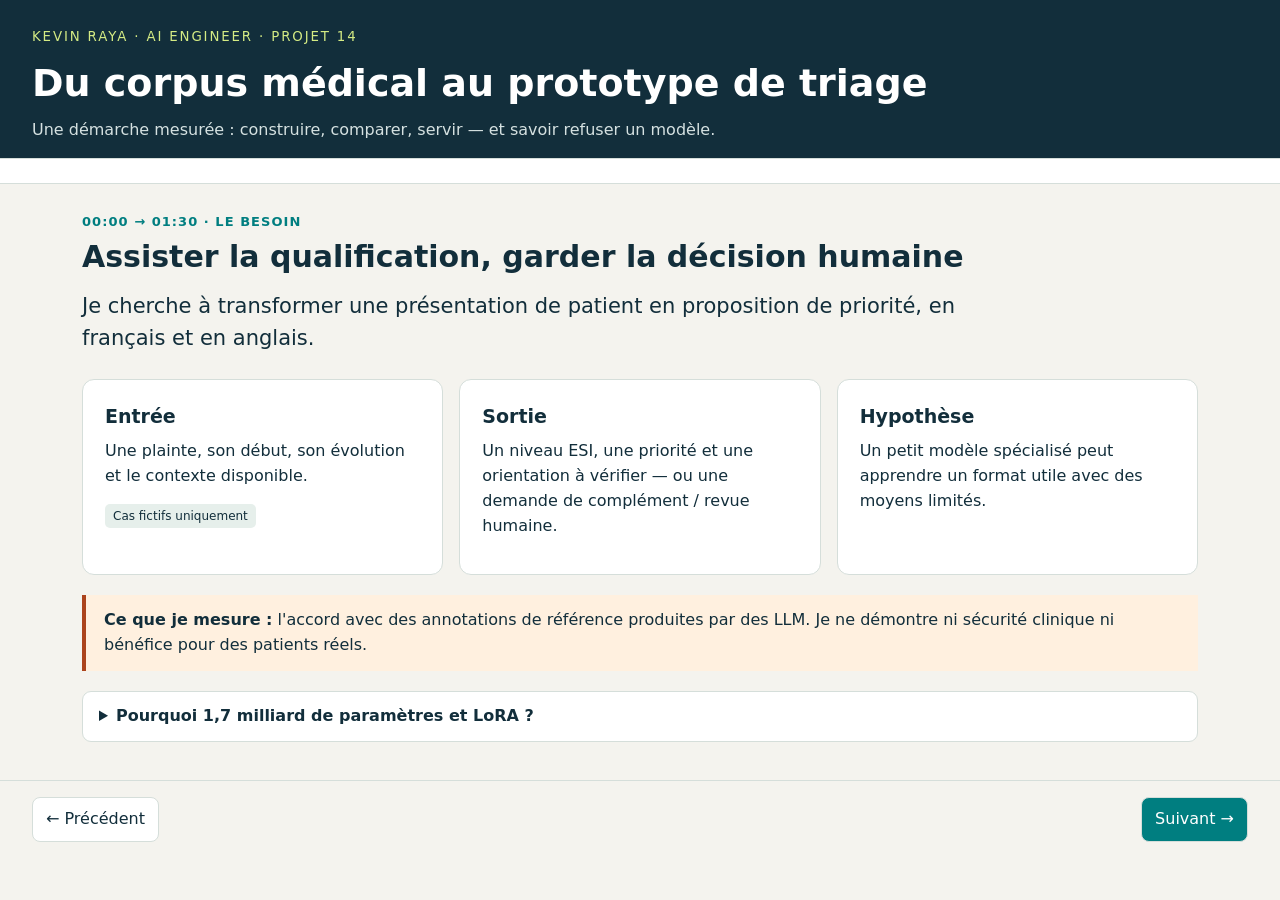
==== serving/space/support/index.html @ babe31ce "Finaliser les expériences et intégrer le support de soutenance" ====
<!doctype html>
<html lang="fr"><head><meta charset="utf-8"><meta name="viewport" content="width=device-width, initial-scale=1"><title>OCR14 · Du corpus au triage</title>
<style>
:root{--ink:#122e3b;--muted:#566873;--paper:#f4f3ee;--card:#fff;--teal:#007e80;--lime:#d4eb84;--line:#d5deda;--orange:#ab431c}*{box-sizing:border-box}body{margin:0;background:var(--paper);color:var(--ink);font:16px/1.55 system-ui,sans-serif}header{padding:24px 32px 16px;border-bottom:1px solid var(--line);background:var(--ink);color:white}header small{letter-spacing:.14em;text-transform:uppercase;color:var(--lime)}h1{font-size:clamp(24px,3vw,38px);margin:5px 0}header p{margin:0;color:#d5e1e1}nav{display:flex;gap:6px;padding:12px 20px;flex-wrap:wrap;background:#fff;border-bottom:1px solid var(--line)}button,select,a.link{font:inherit;border:1px solid var(--line);border-radius:8px;padding:9px 13px;background:white;color:var(--ink);cursor:pointer}button:hover,a.link:hover{border-color:var(--teal)}button[aria-current="step"],button.primary{background:var(--teal);color:#fff}button:disabled{opacity:.4;cursor:default}button:focus-visible,a:focus-visible,select:focus-visible{outline:3px solid #dcaa15;outline-offset:3px}main{max-width:1180px;margin:auto;padding:28px 32px}.panel[hidden]{display:none}h2{font-size:30px;line-height:1.2;margin:6px 0 15px}h3{font-size:19px;margin:0 0 8px}.eyebrow{color:var(--teal);font-weight:700;font-size:13px;letter-spacing:.08em;text-transform:uppercase}.lead{font-size:21px;max-width:900px;margin:8px 0 24px}.grid{display:grid;grid-template-columns:repeat(auto-fit,minmax(240px,1fr));gap:16px}.card{background:var(--card);border:1px solid var(--line);padding:22px;border-radius:12px}.number{font-size:35px;font-weight:750;display:block;color:var(--teal)}p{margin:8px 0 14px}a{color:var(--teal);text-underline-offset:3px}.note{border-left:4px solid var(--teal);background:#e6efeb;padding:13px 18px;margin:20px 0}.warn{border-color:var(--orange);background:#fff0df}.muted,small{color:var(--muted)}header small{color:var(--lime)}.flow{display:flex;gap:8px;align-items:stretch;flex-wrap:wrap;margin:20px 0}.node{background:white;border:2px solid var(--line);padding:16px;border-radius:10px;flex:1;min-width:140px;position:relative}.node:not(:last-child):after{content:'→';position:absolute;right:-14px;top:38%;color:var(--teal);font-weight:bold;z-index:1}.node.active{border-color:var(--teal);background:#e1f0ec;box-shadow:0 0 0 3px #007e8012}.node.active:before{content:'';width:9px;height:9px;border-radius:50%;background:var(--teal);position:absolute;top:7px;right:8px;animation:pulse 1s infinite}@keyframes pulse{50%{opacity:.25}}.controls{display:flex;align-items:center;gap:10px;flex-wrap:wrap;margin:14px 0}.tablewrap{overflow-x:auto}table{border-collapse:collapse;background:white;width:100%;font-size:14px}th,td{text-align:left;border-bottom:1px solid var(--line);padding:10px 12px}th{background:#e9efeb}td:not(:first-child){font-variant-numeric:tabular-nums}details{background:white;border:1px solid var(--line);border-radius:9px;padding:12px 16px;margin:10px 0}summary{cursor:pointer;font-weight:650}code{background:#e8ece9;border-radius:4px;padding:2px 5px;font-size:13px}pre{white-space:pre-wrap;overflow-wrap:anywhere;background:var(--ink);color:#e2f0eb;padding:16px;border-radius:10px;font-size:13px}footer{border-top:1px solid var(--line);padding:16px 32px;display:flex;justify-content:space-between;align-items:center;gap:15px}.chart{background:white;padding:18px;border:1px solid var(--line);border-radius:10px}.barrow{display:grid;grid-template-columns:minmax(170px,1fr) 2fr 60px;align-items:center;gap:12px;margin:13px 0}.track{background:#e7eeeb;height:17px;border-radius:4px}.bar{height:100%;background:var(--teal);border-radius:4px}.links{display:flex;flex-wrap:wrap;gap:9px;margin:15px 0}.link{text-decoration:none;display:inline-block}.tag{display:inline-block;padding:3px 8px;border-radius:5px;background:#e6efeb;font-size:12px}.timeline{border-left:3px solid var(--teal);padding-left:20px}.timeline p{margin-bottom:20px}.split{display:grid;grid-template-columns:1fr 1fr;gap:20px}svg{width:100%;height:auto}#step-description{min-height:155px}.print{margin-left:auto}@media(max-width:650px){main{padding:20px 16px}header{padding:20px 16px}.split{grid-template-columns:1fr}.barrow{grid-template-columns:130px 1fr 45px}h2{font-size:26px}.node{min-width:42%}footer{padding:14px}}@media(prefers-reduced-motion:reduce){*{animation:none!important}}@media print{nav,footer,.controls,.print{display:none}.panel[hidden]{display:block}.panel{break-before:page}header{background:white;color:var(--ink)}header p{color:var(--ink)}main{padding:0}.card,details{break-inside:avoid}details>*{display:block}body{font-size:11pt;background:white}}
</style></head><body>
<header><small>Kevin Raya · AI Engineer · Projet 14</small><h1>Du corpus médical au prototype de triage</h1><p>Une démarche mesurée : construire, comparer, servir — et savoir refuser un modèle.</p></header>
<nav aria-label="Parcours de soutenance" id="navigation"></nav>
<main>
<section class="panel" data-title="1 · Mission">
<div class="eyebrow">00:00 → 01:30 · Le besoin</div><h2>Assister la qualification, garder la décision humaine</h2>
<p class="lead">Je cherche à transformer une présentation de patient en proposition de priorité, en français et en anglais.</p>
<div class="grid"><article class="card"><h3>Entrée</h3><p>Une plainte, son début, son évolution et le contexte disponible.</p><span class="tag">Cas fictifs uniquement</span></article><article class="card"><h3>Sortie</h3><p>Un niveau ESI, une priorité et une orientation à vérifier — ou une demande de complément / revue humaine.</p></article><article class="card"><h3>Hypothèse</h3><p>Un petit modèle spécialisé peut apprendre un format utile avec des moyens limités.</p></article></div>
<div class="note warn"><strong>Ce que je mesure :</strong> l'accord avec des annotations de référence produites par des LLM. Je ne démontre ni sécurité clinique ni bénéfice pour des patients réels.</div>
<details><summary>Pourquoi 1,7 milliard de paramètres et LoRA ?</summary><p>Je pars de Qwen3-1.7B-Base, conformément au socle retenu pour le projet. LoRA ajoute environ 17,43 millions de paramètres entraînables (environ 1 %), avec le socle gelé. Je réduis le coût d'adaptation et peux comparer des adaptateurs distincts.</p></details>
</section>
<section class="panel" data-title="2 · Données" hidden>
<div class="eyebrow">01:30 → 04:00 · De l'exploration au dataset</div><h2>Je sépare connaissance médicale et décision de triage</h2>
<div class="tablewrap"><table><thead><tr><th>Source observée</th><th>Format</th><th>Usage retenu après exploration</th><th>Licence constatée</th></tr></thead><tbody><tr><td>MediQAl · FR</td><td>Cas, QCM/QCU, réponses ouvertes</td><td>QA ; cas candidats au triage</td><td>CC BY 4.0</td></tr><tr><td>FrenchMedMCQA · FR</td><td>QCM courts</td><td>Exploration, exclu du corpus final</td><td>Non renseignée</td></tr><tr><td>MedQuAD · EN</td><td>Questions / réponses</td><td>QA générale</td><td>Non renseignée</td></tr><tr><td>UltraMedical-Preference · EN</td><td>Prompts + réponses préférée/rejetée</td><td>Cas de triage ; pilote DPO généraliste</td><td>MIT</td></tr></tbody></table></div>
<div class="flow"><div class="node"><strong>Explorer</strong><br>Champs, langue, longueur, doublons</div><div class="node"><strong>Qualifier</strong><br>Cas exploitable à l'accueil ?</div><div class="node"><strong>Annoter</strong><br>Codex + Claude + Mistral</div><div class="node"><strong>Retenir</strong><br>Accord de 2 sur 3 ; traduire</div><div class="node"><strong>Séparer</strong><br>Un même cas dans un seul split</div></div>
<div class="grid"><div class="card"><span class="number">4 974</span>Entrées finales après contrôle des fuites, pour une cible d'environ 5 000.</div><div class="card"><span class="number">2 622 / 2 352</span>QA / triage conservés dans les partitions finales v3.</div><div class="card"><span class="number">50 / 50</span>Français / anglais. Les traductions ne sont pas de nouveaux cas indépendants.</div></div>
<details><summary>Splits, consensus et droits d'utilisation</summary><p>QA : 2 098 train, 262 validation, 262 test. Triage : 1 888 train, 238 validation, 226 test. Avant le contrôle des fuites, le triage comprenait 2 378 entrées issues de 1 189 cas (700 MediQAl et 489 UltraMedical).</p><p>Je garde l'accord sur la qualification, l'ESI exact et la priorité. L'accord majoritaire produit des labels <em>silver</em>, pas une expertise médicale. Je garde les variantes bilingues d'un cas dans la même partition. Une licence non renseignée ne vaut pas autorisation de redistribution publique : les restrictions et les provenances restent documentées.</p></details>
</section>
<section class="panel" data-title="3 · Entraînements" hidden>
<div class="eyebrow">04:00 → 06:30 · Hypothèses et essais</div><h2>Le bon compromis vient du mélange des tâches</h2>
<div class="timeline"><p><strong>1. Socle → QA → triage.</strong> J'adapte successivement les connaissances puis le classement. Le triage progresse, mais la QA s'effondre : oubli de la première tâche.</p><p><strong>2. Socle → SFT mixte.</strong> Je mélange QA et triage dès le début : trois époques, nouveau LoRA, checkpoint à chaque époque. Le QA revient et la macro-F1 de priorité progresse légèrement.</p><p><strong>3. Époque 3 → époque 10.</strong> Je reprends les poids avec un taux plus faible et un nouvel optimiseur/calendrier. Aucun checkpoint ne domine sur toutes les métriques ; prolonger n'est pas automatiquement améliorer.</p><p><strong>4. DPO généraliste, puis ciblé.</strong> J'apprends à préférer une réponse à une autre pour le même prompt. Les deux essais ne donnent pas le gain de triage recherché.</p></div>
<div class="grid"><div class="card"><h3>SFT</h3><p>Je maximise la probabilité des tokens de la réponse attendue. Seule la réponse assistant contribue à la loss.</p><code>prompt → réponse de référence</code></div><div class="card"><h3>DPO</h3><p>Je favorise la réponse choisie par rapport à la rejetée, relativement à un modèle de référence gelé. Une loss DPO plus basse ne garantit pas un meilleur triage.</p><code>prompt → chosen / rejected</code></div><div class="card"><h3>Configuration</h3><p>LoRA r=16, α=32 ; BF16 ; batch effectif 16. SFT mixte : 10⁻⁴, 20 pas de warmup, décroissance cosinus. Poursuite : 2×10⁻⁵.</p></div></div>
<details><summary>Pourquoi conserver le format, les poids et le tokenizer ?</summary><p>Le template sans réflexion, l'EOS natif et les tokens réellement supervisés ont été corrigés avant les comparaisons v3. Une sortie mal formatée peut donner un mauvais score sans mesurer uniquement la connaissance médicale. Je fige révision du socle, SHA de l'adaptateur, données et paramètres de génération.</p></details>
</section>
<section class="panel" data-title="4 · Résultats" hidden>
<div class="eyebrow">06:30 → 09:00 · Comparer les capacités séparément</div><h2>Je choisis un compromis, pas la meilleure loss</h2>
<div class="controls"><label>Expérience <select id="group"><option value="choix">Successif et mixte</option><option value="mixte">SFT · époques 1 à 3</option><option value="poursuite">Poursuite · époques 4 à 10</option><option value="dpo_cible">DPO ciblé · comparaison contrôlée</option></select></label><label>Métrique <select id="metric"><option value="rappel_maximale">Rappel des urgences maximales ↑</option><option value="macro_f1_priorite">Macro-F1 priorité ↑</option><option value="accuracy_qcm">Accuracy QCM ↑</option><option value="f1_lexical">F1 lexical QA ↑</option><option value="taux_sur_triage">Taux de sur-triage ↓</option><option value="coherence_bilingue">Cohérence bilingue ↑</option></select></label></div>
<div class="chart" id="bars" aria-live="polite"></div><div class="tablewrap" id="scores"></div>
<p class="muted">Validation : 262 QA + 238 entrées de triage, dont 100 de priorité maximale. Les 238 entrées représentent 119 paires FR/EN. Les pourcentages ne sont pas des preuves de sécurité.</p>
<div class="note" id="interpretation"></div>
<details><summary>Définitions et limites des métriques</summary><p><strong>Rappel urgent :</strong> urgences maximales retrouvées / urgences maximales de référence. <strong>Macro-F1 :</strong> moyenne des F1 par priorité, sans laisser la classe majoritaire dominer. <strong>Sur-triage :</strong> ESI prédit plus urgent que la référence / ensemble des entrées. <strong>F1 lexical :</strong> recouvrement des mots avec la réponse attendue, pas vérification clinique.</p><p>La QA de validation associe 131 QCM français et 131 questions ouvertes anglaises : langue et type de tâche sont confondus. Je ne conclus pas à une supériorité linguistique. Le test historique a déjà été consulté ; les nouvelles variantes demandent une confirmation sur de nouveaux cas indépendants.</p></details>
</section>
<section class="panel" data-title="5 · Pipeline en action" hidden>
<div class="eyebrow">09:00 → 11:00 · Du clic à la réponse</div><h2>Le script collecte ; le modèle propose ; le code contrôle</h2>
<div class="controls"><label>Parcours <select id="scenario"><option value="space">Space · questionnaire guidé</option><option value="api">API · cas complet vers vLLM</option><option value="auth">API · clé absente</option><option value="invalid">API · entrée invalide</option><option value="format">Modèle · sortie incohérente</option></select></label><button id="back-step">← Étape</button><button id="next-step" class="primary">Étape →</button><span id="step-counter"></span></div>
<div class="flow" id="pipeline"><div class="node">1 · Saisie</div><div class="node">2 · Validation / collecte</div><div class="node">3 · Inférence</div><div class="node">4 · Contrôle</div><div class="node">5 · Trace / affichage</div></div>
<div class="card" id="step-description" aria-live="polite"></div>
<p class="muted">Animation explicative : aucun appel au modèle et aucune consommation GPU.</p>
<div class="split"><details><summary>Combien de questions ?</summary><p>Le script demande plainte, début, évolution, contexte : quatre réponses. S'il détecte lexicalement douleur/pain dans la plainte, il ajoute le retentissement : cinq réponses. Ce détecteur ne comprend pas la négation. En mode « Cas complet », un seul envoi déclenche l'inférence. Aucun LangChain, LangGraph ou LLM ne décide de la question suivante.</p></details><details><summary>Les garde-fous sont-ils cliniques ?</summary><p>Non. Pydantic valide la structure ; le parseur exige un ESI, une priorité cohérente, une orientation et une fin de génération correcte. Une réponse bien formée peut rester médicalement fausse. La revue humaine reste nécessaire.</p></details></div>
</section>
<section class="panel" data-title="6 · Démo & architecture" hidden>
<div class="eyebrow">11:00 → 13:00 · Montrer le produit et ses preuves</div><h2>Deux voies d'inférence, des responsabilités explicites</h2>
<div class="grid"><article class="card"><h3>Démo publique</h3><p>Gradio → fonctions Python → Transformers + PEFT sur ZeroGPU → parseur → trace téléchargeable.</p><p><strong>Modèle actuellement servi :</strong> SFT successif v3. Les expérimentations mixtes/DPO ne changent pas silencieusement la démo.</p></article><article class="card"><h3>Voie API</h3><p>Client HTTP → FastAPI / Pydantic / Bearer → vLLM compatible OpenAI → contrôle → SQLite.</p><p>Vérifiée sur Colab avec trois requêtes internes. Son exposition cloud publique doit être activée et vérifiée séparément.</p></article><article class="card"><h3>Livraison</h3><p>GitHub Actions : tests sans GPU → construction Docker → publication contrôlée du Space → vérification de démarrage.</p><p>Socle et adaptateur sont identifiés par révision et empreinte SHA-256.</p></article></div>
<div class="note"><strong>Démo en direct :</strong> je reviens à l'onglet Démonstration, saisis un cas fictif, montre la question suivante, puis la sortie et sa trace JSON. Je passe ensuite en anglais. Je distingue fluidité de l'interface et pertinence clinique.</div>
<div class="links"><a class="link" href="https://huggingface.co/spaces/rayakevin/ocr14-triage-fr-en/tree/main" target="_blank" rel="noopener">Code du Space ↗</a><a class="link" href="https://huggingface.co/docs/hub/spaces-zerogpu" target="_blank" rel="noopener">Comment fonctionne ZeroGPU ↗</a><a class="link" href="https://github.com/rayakevin/OCR_PROJET_14/actions" target="_blank" rel="noopener">CI/CD · accès au dépôt requis ↗</a><a class="link" href="https://docs.vllm.ai/en/latest/serving/openai_compatible_server/" target="_blank" rel="noopener">Documentation vLLM ↗</a></div>
<details><summary>La mesure de rapidité disponible</summary><p>Trois appels HTTP séquentiels sur A100 40 Go : environ 6,94 s, 0,38 s et 0,51 s ; médiane 0,514 s. Le premier appel inclut un effet de démarrage possible. Trois requêtes ne constituent ni test de charge ni garantie de latence en production.</p></details>
</section>
<section class="panel" data-title="7 · MLflow & preuves" hidden>
<div class="eyebrow">13:00 → 14:00 · Reproductibilité</div><h2>Je relie une métrique à ses données et à ses poids</h2>
<div class="controls"><label>Courbe archivée <select id="curve"></select></label></div><div class="chart"><svg id="loss-chart" viewBox="0 0 900 250" role="img" aria-label="Courbe de loss enregistrée dans MLflow"></svg><p id="curve-info" class="muted"></p></div>
<p>Cette vue est un export statique des valeurs MLflow, sans prompts ni données individuelles. Pour explorer les runs réels sur mon poste :</p><pre>.venv/bin/python scripts/ouvrir_mlflow.py --experience dpo-cible</pre>
<div class="links"><a class="link" href="https://huggingface.co/spaces/rayakevin/ocr14-triage-fr-en/resolve/main/output/pdf/rapport_technique_ocr14.pdf" target="_blank" rel="noopener">Rapport technique · PDF ↗</a><a class="link" href="https://huggingface.co/datasets/rayakevin/ocr14-medical-bilingue-v3" target="_blank" rel="noopener">Dataset versionné · privé ↗</a><a class="link" href="https://huggingface.co/rayakevin/ocr14-triage-lora-experiences" target="_blank" rel="noopener">Adaptateurs · privés ↗</a><a class="link" href="http://127.0.0.1:5000" target="_blank" rel="noopener">Ouvrir MLflow local ↗</a><a class="link" href="https://github.com/rayakevin/OCR_PROJET_14" target="_blank" rel="noopener">Dépôt du projet · accès requis ↗</a></div><p class="muted">Le lien MLflow fonctionne sur le poste où la commande est lancée. Ce n'est pas un serveur public du Space.</p>
<details><summary>Ce que je conserve</summary><p>Partitions et empreintes, protocole et graine, versions du socle et de l'adaptateur, loss/paramètres MLflow, prédictions complètes et métriques recalculables. Les journaux d'API sont distincts du suivi d'entraînement. Les données et poids volumineux sont archivés hors Git.</p></details>
</section>
<section class="panel" data-title="8 · Décision" hidden>
<div class="eyebrow">14:00 → 15:00 · Conclure et ouvrir la discussion</div><h2>Une faisabilité technique ; une validation clinique à construire</h2>
<div class="grid"><article class="card"><h3>Ce que je retiens</h3><p>Le SFT mixte époque 3 est ma référence expérimentale pour conserver QA et triage. Le SFT successif reste déployé et retrouve davantage d'urgences sur validation.</p></article><article class="card"><h3>Ce que je refuse</h3><p>Le DPO ciblé réduit le sur-triage mais dégrade le rappel urgent et la macro-F1. Je ne le promeus pas. Davantage d'époques n'a pas résolu ce compromis.</p></article><article class="card"><h3>Prochaine étape utile</h3><p>Un jeu indépendant relu par des soignants, une analyse par cas et par langue, puis un éventuel DPO mieux équilibré. Je mesurerais aussi la charge, la disponibilité et les risques d'usage.</p></article></div>
<div class="note warn"><strong>Avant tout usage réel :</strong> validation clinique, gouvernance des données, sécurité et intégration aux pratiques de soins. Je ne transforme pas le consensus de trois modèles en vérité médicale.</div>
<p class="lead">Ma conclusion : l'adaptation fonctionne, mais la sélection doit suivre les erreurs métier, pas seulement la courbe d'entraînement.</p>
<details><summary>Le résultat DPO en une phrase</summary><p>Sur la même validation, la référence retrouve 91 urgences maximales sur 100 ; après DPO, 87 puis 83. Les 355 paires d'entraînement contiennent 234 sur-triages, soit 66 %. Ce déséquilibre est une piste d'explication, sans preuve causale.</p></details>
</section>
</main><footer><button id="prev">← Précédent</button><span id="progress" aria-live="polite"></span><button id="next" class="primary">Suivant →</button></footer>
<script>
const DATA=__RESULTATS__;
const panels=[...document.querySelectorAll('.panel')];let page=0;
const nav=document.querySelector('#navigation');panels.forEach((p,i)=>{const b=document.createElement('button');b.textContent=p.dataset.title;b.onclick=()=>show(i);nav.append(b)});
function show(i){page=i;panels.forEach((p,j)=>p.hidden=j!==i);[...nav.children].forEach((b,j)=>b.setAttribute('aria-current',i===j?'step':'false'));document.querySelector('#prev').disabled=i===0;document.querySelector('#next').disabled=i===panels.length-1;document.querySelector('#progress').textContent=`${i+1} / ${panels.length} · parcours de 15 minutes`;window.scrollTo({top:0,behavior:'instant'})}
document.querySelector('#prev').onclick=()=>show(Math.max(0,page-1));document.querySelector('#next').onclick=()=>show(Math.min(panels.length-1,page+1));show(0);
const pct=x=>(x*100).toFixed(1).replace('.',',')+' %';
function results(){const g=document.querySelector('#group').value,m=document.querySelector('#metric').value;let rows=DATA.lignes.filter(x=>g==='choix'?(x.groupe==='historique'||(x.groupe==='mixte'&&x.epoque===3)):x.groupe===g);document.querySelector('#bars').replaceChildren();for(const r of rows){let e=document.createElement('div');e.className='barrow';e.innerHTML=`<span>${r.nom}</span><div class="track"><div class="bar" style="width:${r.scores[m]*100}%"></div></div><strong>${pct(r.scores[m])}</strong>`;document.querySelector('#bars').append(e)}document.querySelector('#scores').innerHTML='<table><thead><tr><th>Modèle</th><th>QCM</th><th>F1 QA</th><th>Macro-F1</th><th>Rappel urgent</th><th>Sur-triage ↓</th></tr></thead><tbody>'+rows.map(r=>'<tr><td>'+r.nom+'</td>'+['accuracy_qcm','f1_lexical','macro_f1_priorite','rappel_maximale','taux_sur_triage'].map(k=>'<td>'+pct(r.scores[k])+'</td>').join('')+'</tr>').join('')+'</tbody></table>';document.querySelector('#interpretation').textContent=({choix:'Le mélange rétablit la QA ; le SFT successif garde un meilleur rappel urgent. Je compare plusieurs dimensions.',mixte:'Le troisième checkpoint offre le meilleur compromis parmi les trois passages initiaux.',poursuite:'Époque 5 : meilleure macro-F1 ; époque 6 : meilleur rappel de cette poursuite ; époque 8 : meilleur F1 lexical. Aucun gagnant universel.',dpo_cible:'DPO non retenu : rappel urgent 91 → 87 → 83 %. La référence a été réévaluée dans cette même session ; ses petits écarts avec le run initial ne sont pas un nouvel entraînement.'})[g]}
document.querySelector('#group').onchange=results;document.querySelector('#metric').onchange=results;results();
const scenarios={space:[[0,'Saisie fictive','Je choisis français ou anglais. La langue et les réponses restent dans un état de session Gradio isolé.'],[1,'Questionnaire déterministe','prochaine_question() choisit le premier champ manquant. Quatre réponses, ou cinq si douleur/pain est détecté. Aucun GPU à cette étape.'],[2,'Un appel modèle','Le prompt utilise le template SFT figé. ZeroGPU alloue le GPU pendant generate(). Transformers charge Qwen3 et le LoRA successif v3 ; génération gloutonne, 192 tokens maximum.'],[3,'Contrôle du contrat','interpreter() exige ESI 1 à 5, priorité cohérente, orientation et fin correcte. Sinon : revue humaine, sans niveau de priorité exploitable.'],[4,'Affichage et trace','Le résultat reste une proposition à valider. La trace JSON contient les événements, empreintes, latence et usage. Elle est téléchargeable et temporaire.']],api:[[0,'POST /v1/consultations','Le client transmet un JSON fictif et un Bearer token. La clé ne doit jamais figurer dans une URL ou dans les logs.'],[1,'FastAPI / Pydantic','Authentification puis validation du schéma et des longueurs. Si une information manque, l’API renvoie a_completer sans appeler vLLM.'],[2,'POST /v1/completions','Le backend envoie les IDs exacts du prompt au serveur vLLM, avec le modèle attendu, temperature=0 et l’EOS natif. vLLM sert le modèle ; il ne gère pas le questionnaire.'],[3,'Contrôle métier','La réponse brute est analysée ; une sortie incohérente ou tronquée impose une revue humaine. Une erreur d’inférence produit une indisponibilité, jamais une priorité inventée.'],[4,'Audit et réponse HTTP','L’interaction fictive et le résultat sont conservés dans SQLite. La réponse porte son identifiant, la provenance du modèle et la latence. Une panne de journalisation suspend la décision.']],auth:[[0,'Requête sans clé','Une requête arrive sur une route protégée.'],[1,'401 Unauthorized','L’authentification bloque la requête avant l’inférence. Aucun prompt n’est envoyé au modèle.']],invalid:[[0,'JSON non conforme','Un champ inconnu, un texte vide ou une longueur excessive est envoyé.'],[1,'422 Unprocessable Entity','Pydantic refuse la saisie. Le modèle n’est pas sollicité.']],format:[[2,'Réponse du modèle','Le texte généré ne respecte pas le contrat, ou atteint la limite de tokens.'],[3,'Revue humaine','Je n’extrais pas arbitrairement un chiffre du texte : aucune priorité n’est attribuée.'],[4,'Trace et affichage','Je conserve la réponse et le motif technique. Le parseur ne garantit pas la pertinence médicale des sorties acceptées.']]};let step=0;
function pipeline(){let rows=scenarios[document.querySelector('#scenario').value],s=rows[step];document.querySelectorAll('#pipeline .node').forEach((n,i)=>n.classList.toggle('active',i===s[0]));document.querySelector('#step-description').innerHTML='<h3>'+s[1]+'</h3><p>'+s[2]+'</p>';document.querySelector('#step-counter').textContent=`${step+1} / ${rows.length}`;document.querySelector('#back-step').disabled=step===0;document.querySelector('#next-step').disabled=step===rows.length-1}
document.querySelector('#scenario').onchange=()=>{step=0;pipeline()};document.querySelector('#back-step').onclick=()=>{step--;pipeline()};document.querySelector('#next-step').onclick=()=>{step++;pipeline()};pipeline();
const select=document.querySelector('#curve');DATA.courbes_mlflow.forEach((c,i)=>{let o=document.createElement('option');o.value=i;o.textContent=c.experience+' · '+c.metrique;select.append(o)});
function curve(){const c=DATA.courbes_mlflow[Number(select.value)];if(!c)return;const pts=c.points;let xmin=Math.min(...pts.map(x=>x[0])),xmax=Math.max(...pts.map(x=>x[0])),ymin=0,ymax=Math.max(...pts.map(x=>x[1]))*1.12;const x=v=>60+(v-xmin)/(xmax-xmin||1)*810,y=v=>210-v/ymax*180;document.querySelector('#loss-chart').innerHTML=`<path d="M60 20 V210 H870" fill="none" stroke="#9baaa6"/><text x="8" y="26" fill="#566873">${ymax.toFixed(2)}</text><text x="30" y="213">0</text><text x="60" y="240">pas ${xmin}</text><text x="795" y="240">${xmax}</text><polyline points="${pts.map(p=>x(p[0])+','+y(p[1])).join(' ')}" fill="none" stroke="#007e80" stroke-width="2.5"/>`;document.querySelector('#curve-info').textContent=`${pts.length} valeurs archivées · ${c.metrique} · run ${c.run_id}. Une loss plus basse n’est pas une mesure de sécurité clinique.`}select.onchange=curve;curve();
</script></body></html>
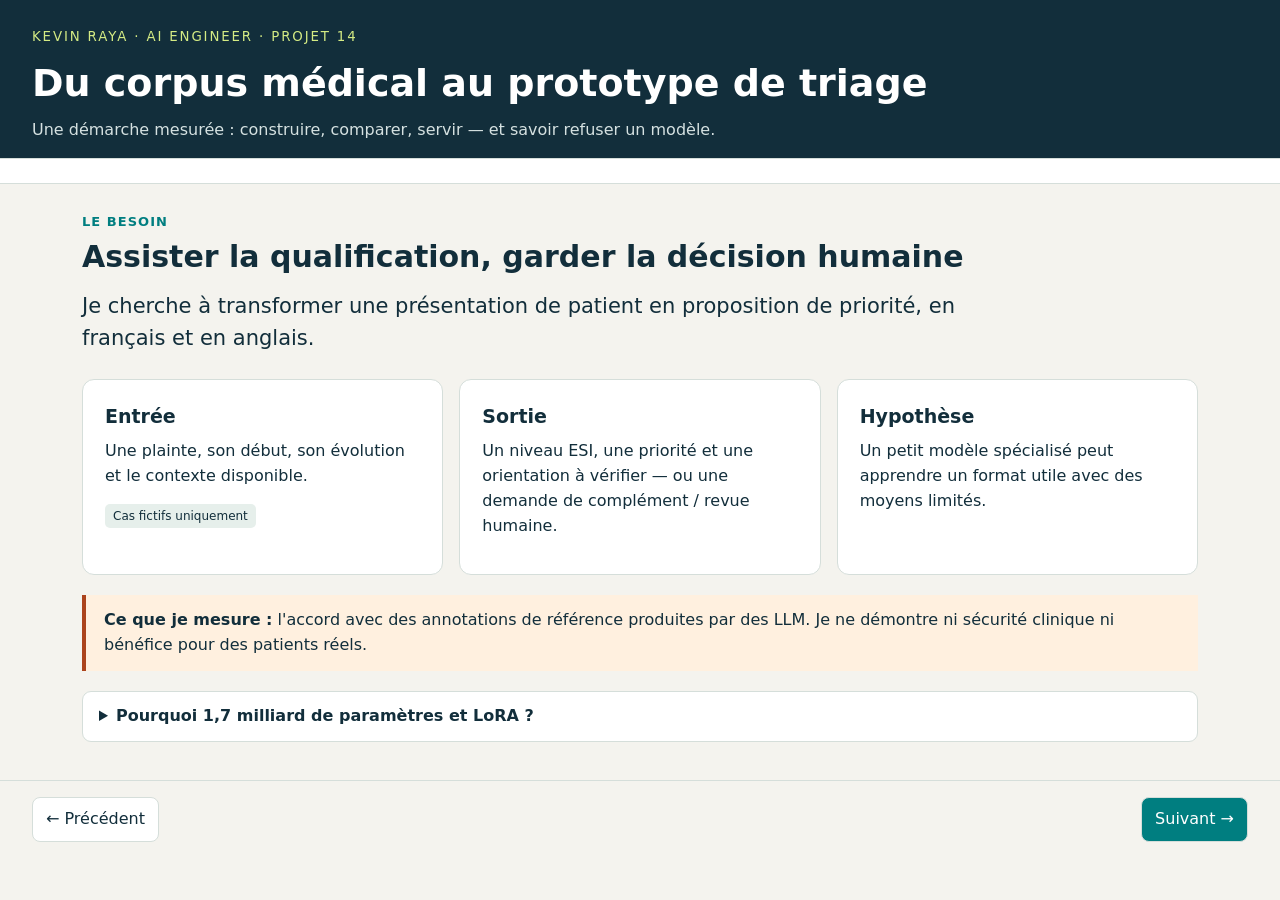
==== commit a2fd4160: "Présenter le projet dans la documentation publique et isoler le plan oral" ====
--- a/serving/space/support/index.html
+++ b/serving/space/support/index.html
@@ -4,30 +4,30 @@
 :root{--ink:#122e3b;--muted:#566873;--paper:#f4f3ee;--card:#fff;--teal:#007e80;--lime:#d4eb84;--line:#d5deda;--orange:#ab431c}*{box-sizing:border-box}body{margin:0;background:var(--paper);color:var(--ink);font:16px/1.55 system-ui,sans-serif}header{padding:24px 32px 16px;border-bottom:1px solid var(--line);background:var(--ink);color:white}header small{letter-spacing:.14em;text-transform:uppercase;color:var(--lime)}h1{font-size:clamp(24px,3vw,38px);margin:5px 0}header p{margin:0;color:#d5e1e1}nav{display:flex;gap:6px;padding:12px 20px;flex-wrap:wrap;background:#fff;border-bottom:1px solid var(--line)}button,select,a.link{font:inherit;border:1px solid var(--line);border-radius:8px;padding:9px 13px;background:white;color:var(--ink);cursor:pointer}button:hover,a.link:hover{border-color:var(--teal)}button[aria-current="step"],button.primary{background:var(--teal);color:#fff}button:disabled{opacity:.4;cursor:default}button:focus-visible,a:focus-visible,select:focus-visible{outline:3px solid #dcaa15;outline-offset:3px}main{max-width:1180px;margin:auto;padding:28px 32px}.panel[hidden]{display:none}h2{font-size:30px;line-height:1.2;margin:6px 0 15px}h3{font-size:19px;margin:0 0 8px}.eyebrow{color:var(--teal);font-weight:700;font-size:13px;letter-spacing:.08em;text-transform:uppercase}.lead{font-size:21px;max-width:900px;margin:8px 0 24px}.grid{display:grid;grid-template-columns:repeat(auto-fit,minmax(240px,1fr));gap:16px}.card{background:var(--card);border:1px solid var(--line);padding:22px;border-radius:12px}.number{font-size:35px;font-weight:750;display:block;color:var(--teal)}p{margin:8px 0 14px}a{color:var(--teal);text-underline-offset:3px}.note{border-left:4px solid var(--teal);background:#e6efeb;padding:13px 18px;margin:20px 0}.warn{border-color:var(--orange);background:#fff0df}.muted,small{color:var(--muted)}header small{color:var(--lime)}.flow{display:flex;gap:8px;align-items:stretch;flex-wrap:wrap;margin:20px 0}.node{background:white;border:2px solid var(--line);padding:16px;border-radius:10px;flex:1;min-width:140px;position:relative}.node:not(:last-child):after{content:'→';position:absolute;right:-14px;top:38%;color:var(--teal);font-weight:bold;z-index:1}.node.active{border-color:var(--teal);background:#e1f0ec;box-shadow:0 0 0 3px #007e8012}.node.active:before{content:'';width:9px;height:9px;border-radius:50%;background:var(--teal);position:absolute;top:7px;right:8px;animation:pulse 1s infinite}@keyframes pulse{50%{opacity:.25}}.controls{display:flex;align-items:center;gap:10px;flex-wrap:wrap;margin:14px 0}.tablewrap{overflow-x:auto}table{border-collapse:collapse;background:white;width:100%;font-size:14px}th,td{text-align:left;border-bottom:1px solid var(--line);padding:10px 12px}th{background:#e9efeb}td:not(:first-child){font-variant-numeric:tabular-nums}details{background:white;border:1px solid var(--line);border-radius:9px;padding:12px 16px;margin:10px 0}summary{cursor:pointer;font-weight:650}code{background:#e8ece9;border-radius:4px;padding:2px 5px;font-size:13px}pre{white-space:pre-wrap;overflow-wrap:anywhere;background:var(--ink);color:#e2f0eb;padding:16px;border-radius:10px;font-size:13px}footer{border-top:1px solid var(--line);padding:16px 32px;display:flex;justify-content:space-between;align-items:center;gap:15px}.chart{background:white;padding:18px;border:1px solid var(--line);border-radius:10px}.barrow{display:grid;grid-template-columns:minmax(170px,1fr) 2fr 60px;align-items:center;gap:12px;margin:13px 0}.track{background:#e7eeeb;height:17px;border-radius:4px}.bar{height:100%;background:var(--teal);border-radius:4px}.links{display:flex;flex-wrap:wrap;gap:9px;margin:15px 0}.link{text-decoration:none;display:inline-block}.tag{display:inline-block;padding:3px 8px;border-radius:5px;background:#e6efeb;font-size:12px}.timeline{border-left:3px solid var(--teal);padding-left:20px}.timeline p{margin-bottom:20px}.split{display:grid;grid-template-columns:1fr 1fr;gap:20px}svg{width:100%;height:auto}#step-description{min-height:155px}.print{margin-left:auto}@media(max-width:650px){main{padding:20px 16px}header{padding:20px 16px}.split{grid-template-columns:1fr}.barrow{grid-template-columns:130px 1fr 45px}h2{font-size:26px}.node{min-width:42%}footer{padding:14px}}@media(prefers-reduced-motion:reduce){*{animation:none!important}}@media print{nav,footer,.controls,.print{display:none}.panel[hidden]{display:block}.panel{break-before:page}header{background:white;color:var(--ink)}header p{color:var(--ink)}main{padding:0}.card,details{break-inside:avoid}details>*{display:block}body{font-size:11pt;background:white}}
 </style></head><body>
 <header><small>Kevin Raya · AI Engineer · Projet 14</small><h1>Du corpus médical au prototype de triage</h1><p>Une démarche mesurée : construire, comparer, servir — et savoir refuser un modèle.</p></header>
-<nav aria-label="Parcours de soutenance" id="navigation"></nav>
+<nav aria-label="Fonctionnement du projet" id="navigation"></nav>
 <main>
 <section class="panel" data-title="1 · Mission">
-<div class="eyebrow">00:00 → 01:30 · Le besoin</div><h2>Assister la qualification, garder la décision humaine</h2>
+<div class="eyebrow">Le besoin</div><h2>Assister la qualification, garder la décision humaine</h2>
 <p class="lead">Je cherche à transformer une présentation de patient en proposition de priorité, en français et en anglais.</p>
 <div class="grid"><article class="card"><h3>Entrée</h3><p>Une plainte, son début, son évolution et le contexte disponible.</p><span class="tag">Cas fictifs uniquement</span></article><article class="card"><h3>Sortie</h3><p>Un niveau ESI, une priorité et une orientation à vérifier — ou une demande de complément / revue humaine.</p></article><article class="card"><h3>Hypothèse</h3><p>Un petit modèle spécialisé peut apprendre un format utile avec des moyens limités.</p></article></div>
 <div class="note warn"><strong>Ce que je mesure :</strong> l'accord avec des annotations de référence produites par des LLM. Je ne démontre ni sécurité clinique ni bénéfice pour des patients réels.</div>
 <details><summary>Pourquoi 1,7 milliard de paramètres et LoRA ?</summary><p>Je pars de Qwen3-1.7B-Base, conformément au socle retenu pour le projet. LoRA ajoute environ 17,43 millions de paramètres entraînables (environ 1 %), avec le socle gelé. Je réduis le coût d'adaptation et peux comparer des adaptateurs distincts.</p></details>
 </section>
 <section class="panel" data-title="2 · Données" hidden>
-<div class="eyebrow">01:30 → 04:00 · De l'exploration au dataset</div><h2>Je sépare connaissance médicale et décision de triage</h2>
+<div class="eyebrow">De l'exploration au dataset</div><h2>Je sépare connaissance médicale et décision de triage</h2>
 <div class="tablewrap"><table><thead><tr><th>Source observée</th><th>Format</th><th>Usage retenu après exploration</th><th>Licence constatée</th></tr></thead><tbody><tr><td>MediQAl · FR</td><td>Cas, QCM/QCU, réponses ouvertes</td><td>QA ; cas candidats au triage</td><td>CC BY 4.0</td></tr><tr><td>FrenchMedMCQA · FR</td><td>QCM courts</td><td>Exploration, exclu du corpus final</td><td>Non renseignée</td></tr><tr><td>MedQuAD · EN</td><td>Questions / réponses</td><td>QA générale</td><td>Non renseignée</td></tr><tr><td>UltraMedical-Preference · EN</td><td>Prompts + réponses préférée/rejetée</td><td>Cas de triage ; pilote DPO généraliste</td><td>MIT</td></tr></tbody></table></div>
 <div class="flow"><div class="node"><strong>Explorer</strong><br>Champs, langue, longueur, doublons</div><div class="node"><strong>Qualifier</strong><br>Cas exploitable à l'accueil ?</div><div class="node"><strong>Annoter</strong><br>Codex + Claude + Mistral</div><div class="node"><strong>Retenir</strong><br>Accord de 2 sur 3 ; traduire</div><div class="node"><strong>Séparer</strong><br>Un même cas dans un seul split</div></div>
 <div class="grid"><div class="card"><span class="number">4 974</span>Entrées finales après contrôle des fuites, pour une cible d'environ 5 000.</div><div class="card"><span class="number">2 622 / 2 352</span>QA / triage conservés dans les partitions finales v3.</div><div class="card"><span class="number">50 / 50</span>Français / anglais. Les traductions ne sont pas de nouveaux cas indépendants.</div></div>
 <details><summary>Splits, consensus et droits d'utilisation</summary><p>QA : 2 098 train, 262 validation, 262 test. Triage : 1 888 train, 238 validation, 226 test. Avant le contrôle des fuites, le triage comprenait 2 378 entrées issues de 1 189 cas (700 MediQAl et 489 UltraMedical).</p><p>Je garde l'accord sur la qualification, l'ESI exact et la priorité. L'accord majoritaire produit des labels <em>silver</em>, pas une expertise médicale. Je garde les variantes bilingues d'un cas dans la même partition. Une licence non renseignée ne vaut pas autorisation de redistribution publique : les restrictions et les provenances restent documentées.</p></details>
 </section>
 <section class="panel" data-title="3 · Entraînements" hidden>
-<div class="eyebrow">04:00 → 06:30 · Hypothèses et essais</div><h2>Le bon compromis vient du mélange des tâches</h2>
+<div class="eyebrow">Hypothèses et essais</div><h2>Le bon compromis vient du mélange des tâches</h2>
 <div class="timeline"><p><strong>1. Socle → QA → triage.</strong> J'adapte successivement les connaissances puis le classement. Le triage progresse, mais la QA s'effondre : oubli de la première tâche.</p><p><strong>2. Socle → SFT mixte.</strong> Je mélange QA et triage dès le début : trois époques, nouveau LoRA, checkpoint à chaque époque. Le QA revient et la macro-F1 de priorité progresse légèrement.</p><p><strong>3. Époque 3 → époque 10.</strong> Je reprends les poids avec un taux plus faible et un nouvel optimiseur/calendrier. Aucun checkpoint ne domine sur toutes les métriques ; prolonger n'est pas automatiquement améliorer.</p><p><strong>4. DPO généraliste, puis ciblé.</strong> J'apprends à préférer une réponse à une autre pour le même prompt. Les deux essais ne donnent pas le gain de triage recherché.</p></div>
 <div class="grid"><div class="card"><h3>SFT</h3><p>Je maximise la probabilité des tokens de la réponse attendue. Seule la réponse assistant contribue à la loss.</p><code>prompt → réponse de référence</code></div><div class="card"><h3>DPO</h3><p>Je favorise la réponse choisie par rapport à la rejetée, relativement à un modèle de référence gelé. Une loss DPO plus basse ne garantit pas un meilleur triage.</p><code>prompt → chosen / rejected</code></div><div class="card"><h3>Configuration</h3><p>LoRA r=16, α=32 ; BF16 ; batch effectif 16. SFT mixte : 10⁻⁴, 20 pas de warmup, décroissance cosinus. Poursuite : 2×10⁻⁵.</p></div></div>
 <details><summary>Pourquoi conserver le format, les poids et le tokenizer ?</summary><p>Le template sans réflexion, l'EOS natif et les tokens réellement supervisés ont été corrigés avant les comparaisons v3. Une sortie mal formatée peut donner un mauvais score sans mesurer uniquement la connaissance médicale. Je fige révision du socle, SHA de l'adaptateur, données et paramètres de génération.</p></details>
 </section>
 <section class="panel" data-title="4 · Résultats" hidden>
-<div class="eyebrow">06:30 → 09:00 · Comparer les capacités séparément</div><h2>Je choisis un compromis, pas la meilleure loss</h2>
+<div class="eyebrow">Comparer les capacités séparément</div><h2>Je choisis un compromis, pas la meilleure loss</h2>
 <div class="controls"><label>Expérience <select id="group"><option value="choix">Successif et mixte</option><option value="mixte">SFT · époques 1 à 3</option><option value="poursuite">Poursuite · époques 4 à 10</option><option value="dpo_cible">DPO ciblé · comparaison contrôlée</option></select></label><label>Métrique <select id="metric"><option value="rappel_maximale">Rappel des urgences maximales ↑</option><option value="macro_f1_priorite">Macro-F1 priorité ↑</option><option value="accuracy_qcm">Accuracy QCM ↑</option><option value="f1_lexical">F1 lexical QA ↑</option><option value="taux_sur_triage">Taux de sur-triage ↓</option><option value="coherence_bilingue">Cohérence bilingue ↑</option></select></label></div>
 <div class="chart" id="bars" aria-live="polite"></div><div class="tablewrap" id="scores"></div>
 <p class="muted">Validation : 262 QA + 238 entrées de triage, dont 100 de priorité maximale. Les 238 entrées représentent 119 paires FR/EN. Les pourcentages ne sont pas des preuves de sécurité.</p>
@@ -35,7 +35,7 @@
 <details><summary>Définitions et limites des métriques</summary><p><strong>Rappel urgent :</strong> urgences maximales retrouvées / urgences maximales de référence. <strong>Macro-F1 :</strong> moyenne des F1 par priorité, sans laisser la classe majoritaire dominer. <strong>Sur-triage :</strong> ESI prédit plus urgent que la référence / ensemble des entrées. <strong>F1 lexical :</strong> recouvrement des mots avec la réponse attendue, pas vérification clinique.</p><p>La QA de validation associe 131 QCM français et 131 questions ouvertes anglaises : langue et type de tâche sont confondus. Je ne conclus pas à une supériorité linguistique. Le test historique a déjà été consulté ; les nouvelles variantes demandent une confirmation sur de nouveaux cas indépendants.</p></details>
 </section>
 <section class="panel" data-title="5 · Pipeline en action" hidden>
-<div class="eyebrow">09:00 → 11:00 · Du clic à la réponse</div><h2>Le script collecte ; le modèle propose ; le code contrôle</h2>
+<div class="eyebrow">Du clic à la réponse</div><h2>Le script collecte ; le modèle propose ; le code contrôle</h2>
 <div class="controls"><label>Parcours <select id="scenario"><option value="space">Space · questionnaire guidé</option><option value="api">API · cas complet vers vLLM</option><option value="auth">API · clé absente</option><option value="invalid">API · entrée invalide</option><option value="format">Modèle · sortie incohérente</option></select></label><button id="back-step">← Étape</button><button id="next-step" class="primary">Étape →</button><span id="step-counter"></span></div>
 <div class="flow" id="pipeline"><div class="node">1 · Saisie</div><div class="node">2 · Validation / collecte</div><div class="node">3 · Inférence</div><div class="node">4 · Contrôle</div><div class="node">5 · Trace / affichage</div></div>
 <div class="card" id="step-description" aria-live="polite"></div>
@@ -43,22 +43,22 @@
 <div class="split"><details><summary>Combien de questions ?</summary><p>Le script demande plainte, début, évolution, contexte : quatre réponses. S'il détecte lexicalement douleur/pain dans la plainte, il ajoute le retentissement : cinq réponses. Ce détecteur ne comprend pas la négation. En mode « Cas complet », un seul envoi déclenche l'inférence. Aucun LangChain, LangGraph ou LLM ne décide de la question suivante.</p></details><details><summary>Les garde-fous sont-ils cliniques ?</summary><p>Non. Pydantic valide la structure ; le parseur exige un ESI, une priorité cohérente, une orientation et une fin de génération correcte. Une réponse bien formée peut rester médicalement fausse. La revue humaine reste nécessaire.</p></details></div>
 </section>
 <section class="panel" data-title="6 · Démo & architecture" hidden>
-<div class="eyebrow">11:00 → 13:00 · Montrer le produit et ses preuves</div><h2>Deux voies d'inférence, des responsabilités explicites</h2>
-<div class="grid"><article class="card"><h3>Démo publique</h3><p>Gradio → fonctions Python → Transformers + PEFT sur ZeroGPU → parseur → trace téléchargeable.</p><p><strong>Modèle actuellement servi :</strong> SFT successif v3. Les expérimentations mixtes/DPO ne changent pas silencieusement la démo.</p></article><article class="card"><h3>Voie API</h3><p>Client HTTP → FastAPI / Pydantic / Bearer → vLLM compatible OpenAI → contrôle → SQLite.</p><p>Vérifiée sur Colab avec trois requêtes internes. Son exposition cloud publique doit être activée et vérifiée séparément.</p></article><article class="card"><h3>Livraison</h3><p>GitHub Actions : tests sans GPU → construction Docker → publication contrôlée du Space → vérification de démarrage.</p><p>Socle et adaptateur sont identifiés par révision et empreinte SHA-256.</p></article></div>
-<div class="note"><strong>Démo en direct :</strong> je reviens à l'onglet Démonstration, saisis un cas fictif, montre la question suivante, puis la sortie et sa trace JSON. Je passe ensuite en anglais. Je distingue fluidité de l'interface et pertinence clinique.</div>
-<div class="links"><a class="link" href="https://huggingface.co/spaces/rayakevin/ocr14-triage-fr-en/tree/main" target="_blank" rel="noopener">Code du Space ↗</a><a class="link" href="https://huggingface.co/docs/hub/spaces-zerogpu" target="_blank" rel="noopener">Comment fonctionne ZeroGPU ↗</a><a class="link" href="https://github.com/rayakevin/OCR_PROJET_14/actions" target="_blank" rel="noopener">CI/CD · accès au dépôt requis ↗</a><a class="link" href="https://docs.vllm.ai/en/latest/serving/openai_compatible_server/" target="_blank" rel="noopener">Documentation vLLM ↗</a></div>
+<div class="eyebrow">Architecture et vérifications</div><h2>Deux voies d'inférence, des responsabilités explicites</h2>
+<div class="grid"><article class="card"><h3>Démo publique</h3><p>Gradio → fonctions Python → Transformers + PEFT sur ZeroGPU → parseur → trace téléchargeable.</p><p><strong>Modèle actuellement servi :</strong> SFT mixte époque 3, depuis le 10 novembre. Le SFT successif v3 l'a précédé ; le DPO ciblé n'est pas déployé.</p></article><article class="card"><h3>Voie API</h3><p>Client HTTP → FastAPI / Pydantic / Bearer → vLLM compatible OpenAI → contrôle → SQLite.</p><p>Vérifiée le 10 novembre en HTTPS public sur une L4 Colab avec le SFT mixte : médiane 1,23 s, huit requêtes simultanées en 1,54 s. Endpoint temporaire, relancé par le notebook 09.</p></article><article class="card"><h3>Livraison</h3><p>GitHub Actions : tests sans GPU → construction Docker → publication contrôlée du Space → vérification de démarrage.</p><p>Socle et adaptateur sont identifiés par révision et empreinte SHA-256.</p></article></div>
+<div class="note"><strong>Utilisation :</strong> le formulaire accepte un cas fictif en français ou en anglais, collecte les champs manquants et affiche une proposition avec sa trace JSON. La fluidité de l’interface ne démontre pas la pertinence clinique.</div>
+<div class="links"><a class="link" href="https://huggingface.co/spaces/rayakevin/ocr14-triage-fr-en/tree/main" target="_blank" rel="noopener">Code du Space ↗</a><a class="link" href="https://huggingface.co/docs/hub/spaces-zerogpu" target="_blank" rel="noopener">Comment fonctionne ZeroGPU ↗</a><a class="link" href="https://github.com/rayakevin/OCR_PROJET_14/actions" target="_blank" rel="noopener">CI/CD ↗</a><a class="link" href="https://docs.vllm.ai/en/latest/serving/openai_compatible_server/" target="_blank" rel="noopener">Documentation vLLM ↗</a></div>
 <details><summary>La mesure de rapidité disponible</summary><p>Trois appels HTTP séquentiels sur A100 40 Go : environ 6,94 s, 0,38 s et 0,51 s ; médiane 0,514 s. Le premier appel inclut un effet de démarrage possible. Trois requêtes ne constituent ni test de charge ni garantie de latence en production.</p></details>
 </section>
 <section class="panel" data-title="7 · MLflow & preuves" hidden>
-<div class="eyebrow">13:00 → 14:00 · Reproductibilité</div><h2>Je relie une métrique à ses données et à ses poids</h2>
+<div class="eyebrow">Reproductibilité</div><h2>Je relie une métrique à ses données et à ses poids</h2>
 <div class="controls"><label>Courbe archivée <select id="curve"></select></label></div><div class="chart"><svg id="loss-chart" viewBox="0 0 900 250" role="img" aria-label="Courbe de loss enregistrée dans MLflow"></svg><p id="curve-info" class="muted"></p></div>
-<p>Cette vue est un export statique des valeurs MLflow, sans prompts ni données individuelles. Pour explorer les runs réels sur mon poste :</p><pre>.venv/bin/python scripts/ouvrir_mlflow.py --experience dpo-cible</pre>
-<div class="links"><a class="link" href="https://huggingface.co/spaces/rayakevin/ocr14-triage-fr-en/resolve/main/output/pdf/rapport_technique_ocr14.pdf" target="_blank" rel="noopener">Rapport technique · PDF ↗</a><a class="link" href="https://huggingface.co/datasets/rayakevin/ocr14-medical-bilingue-v3" target="_blank" rel="noopener">Dataset versionné · privé ↗</a><a class="link" href="https://huggingface.co/rayakevin/ocr14-triage-lora-experiences" target="_blank" rel="noopener">Adaptateurs · privés ↗</a><a class="link" href="http://127.0.0.1:5000" target="_blank" rel="noopener">Ouvrir MLflow local ↗</a><a class="link" href="https://github.com/rayakevin/OCR_PROJET_14" target="_blank" rel="noopener">Dépôt du projet · accès requis ↗</a></div><p class="muted">Le lien MLflow fonctionne sur le poste où la commande est lancée. Ce n'est pas un serveur public du Space.</p>
+<p>Cette vue est un export statique des valeurs MLflow, sans prompts ni données individuelles. Pour explorer les runs réels sur un poste disposant des archives locales :</p><pre>.venv/bin/python scripts/ouvrir_mlflow.py --experience dpo-cible</pre>
+<div class="links"><a class="link" href="https://huggingface.co/spaces/rayakevin/ocr14-triage-fr-en/resolve/main/output/pdf/rapport_technique_ocr14.pdf" target="_blank" rel="noopener">Rapport technique · PDF ↗</a><a class="link" href="https://huggingface.co/datasets/rayakevin/ocr14-medical-bilingue-v3" target="_blank" rel="noopener">Dataset versionné · privé ↗</a><a class="link" href="https://huggingface.co/rayakevin/ocr14-triage-lora-experiences" target="_blank" rel="noopener">Adaptateurs · privés ↗</a><a class="link" href="http://127.0.0.1:5000" target="_blank" rel="noopener">Ouvrir MLflow local ↗</a><a class="link" href="https://github.com/rayakevin/OCR_PROJET_14" target="_blank" rel="noopener">Dépôt du projet ↗</a></div><p class="muted">Le lien MLflow fonctionne sur le poste où la commande est lancée. Ce n'est pas un serveur public du Space.</p>
 <details><summary>Ce que je conserve</summary><p>Partitions et empreintes, protocole et graine, versions du socle et de l'adaptateur, loss/paramètres MLflow, prédictions complètes et métriques recalculables. Les journaux d'API sont distincts du suivi d'entraînement. Les données et poids volumineux sont archivés hors Git.</p></details>
 </section>
 <section class="panel" data-title="8 · Décision" hidden>
-<div class="eyebrow">14:00 → 15:00 · Conclure et ouvrir la discussion</div><h2>Une faisabilité technique ; une validation clinique à construire</h2>
-<div class="grid"><article class="card"><h3>Ce que je retiens</h3><p>Le SFT mixte époque 3 est ma référence expérimentale pour conserver QA et triage. Le SFT successif reste déployé et retrouve davantage d'urgences sur validation.</p></article><article class="card"><h3>Ce que je refuse</h3><p>Le DPO ciblé réduit le sur-triage mais dégrade le rappel urgent et la macro-F1. Je ne le promeus pas. Davantage d'époques n'a pas résolu ce compromis.</p></article><article class="card"><h3>Prochaine étape utile</h3><p>Un jeu indépendant relu par des soignants, une analyse par cas et par langue, puis un éventuel DPO mieux équilibré. Je mesurerais aussi la charge, la disponibilité et les risques d'usage.</p></article></div>
+<div class="eyebrow">Résultats et perspectives</div><h2>Une faisabilité technique ; une validation clinique à construire</h2>
+<div class="grid"><article class="card"><h3>Ce que je retiens</h3><p>Je retiens et je déploie le SFT mixte époque 3, qui conserve QA et triage. Le SFT successif retrouvait davantage d'urgences sur validation (95 contre 91 sur 100) mais avait perdu la QA.</p></article><article class="card"><h3>Ce que je refuse</h3><p>Le DPO ciblé réduit le sur-triage mais dégrade le rappel urgent et la macro-F1. Je ne le promeus pas. Davantage d'époques n'a pas résolu ce compromis.</p></article><article class="card"><h3>Prochaine étape utile</h3><p>Un jeu indépendant relu par des soignants, une analyse par cas et par langue, puis un éventuel DPO mieux équilibré. Je mesurerais aussi la charge, la disponibilité et les risques d'usage.</p></article></div>
 <div class="note warn"><strong>Avant tout usage réel :</strong> validation clinique, gouvernance des données, sécurité et intégration aux pratiques de soins. Je ne transforme pas le consensus de trois modèles en vérité médicale.</div>
 <p class="lead">Ma conclusion : l'adaptation fonctionne, mais la sélection doit suivre les erreurs métier, pas seulement la courbe d'entraînement.</p>
 <details><summary>Le résultat DPO en une phrase</summary><p>Sur la même validation, la référence retrouve 91 urgences maximales sur 100 ; après DPO, 87 puis 83. Les 355 paires d'entraînement contiennent 234 sur-triages, soit 66 %. Ce déséquilibre est une piste d'explication, sans preuve causale.</p></details>
@@ -68,12 +68,12 @@
 const DATA=__RESULTATS__;
 const panels=[...document.querySelectorAll('.panel')];let page=0;
 const nav=document.querySelector('#navigation');panels.forEach((p,i)=>{const b=document.createElement('button');b.textContent=p.dataset.title;b.onclick=()=>show(i);nav.append(b)});
-function show(i){page=i;panels.forEach((p,j)=>p.hidden=j!==i);[...nav.children].forEach((b,j)=>b.setAttribute('aria-current',i===j?'step':'false'));document.querySelector('#prev').disabled=i===0;document.querySelector('#next').disabled=i===panels.length-1;document.querySelector('#progress').textContent=`${i+1} / ${panels.length} · parcours de 15 minutes`;window.scrollTo({top:0,behavior:'instant'})}
+function show(i){page=i;panels.forEach((p,j)=>p.hidden=j!==i);[...nav.children].forEach((b,j)=>b.setAttribute('aria-current',i===j?'step':'false'));document.querySelector('#prev').disabled=i===0;document.querySelector('#next').disabled=i===panels.length-1;document.querySelector('#progress').textContent=`${i+1} / ${panels.length}`;window.scrollTo({top:0,behavior:'instant'})}
 document.querySelector('#prev').onclick=()=>show(Math.max(0,page-1));document.querySelector('#next').onclick=()=>show(Math.min(panels.length-1,page+1));show(0);
 const pct=x=>(x*100).toFixed(1).replace('.',',')+' %';
 function results(){const g=document.querySelector('#group').value,m=document.querySelector('#metric').value;let rows=DATA.lignes.filter(x=>g==='choix'?(x.groupe==='historique'||(x.groupe==='mixte'&&x.epoque===3)):x.groupe===g);document.querySelector('#bars').replaceChildren();for(const r of rows){let e=document.createElement('div');e.className='barrow';e.innerHTML=`<span>${r.nom}</span><div class="track"><div class="bar" style="width:${r.scores[m]*100}%"></div></div><strong>${pct(r.scores[m])}</strong>`;document.querySelector('#bars').append(e)}document.querySelector('#scores').innerHTML='<table><thead><tr><th>Modèle</th><th>QCM</th><th>F1 QA</th><th>Macro-F1</th><th>Rappel urgent</th><th>Sur-triage ↓</th></tr></thead><tbody>'+rows.map(r=>'<tr><td>'+r.nom+'</td>'+['accuracy_qcm','f1_lexical','macro_f1_priorite','rappel_maximale','taux_sur_triage'].map(k=>'<td>'+pct(r.scores[k])+'</td>').join('')+'</tr>').join('')+'</tbody></table>';document.querySelector('#interpretation').textContent=({choix:'Le mélange rétablit la QA ; le SFT successif garde un meilleur rappel urgent. Je compare plusieurs dimensions.',mixte:'Le troisième checkpoint offre le meilleur compromis parmi les trois passages initiaux.',poursuite:'Époque 5 : meilleure macro-F1 ; époque 6 : meilleur rappel de cette poursuite ; époque 8 : meilleur F1 lexical. Aucun gagnant universel.',dpo_cible:'DPO non retenu : rappel urgent 91 → 87 → 83 %. La référence a été réévaluée dans cette même session ; ses petits écarts avec le run initial ne sont pas un nouvel entraînement.'})[g]}
 document.querySelector('#group').onchange=results;document.querySelector('#metric').onchange=results;results();
-const scenarios={space:[[0,'Saisie fictive','Je choisis français ou anglais. La langue et les réponses restent dans un état de session Gradio isolé.'],[1,'Questionnaire déterministe','prochaine_question() choisit le premier champ manquant. Quatre réponses, ou cinq si douleur/pain est détecté. Aucun GPU à cette étape.'],[2,'Un appel modèle','Le prompt utilise le template SFT figé. ZeroGPU alloue le GPU pendant generate(). Transformers charge Qwen3 et le LoRA successif v3 ; génération gloutonne, 192 tokens maximum.'],[3,'Contrôle du contrat','interpreter() exige ESI 1 à 5, priorité cohérente, orientation et fin correcte. Sinon : revue humaine, sans niveau de priorité exploitable.'],[4,'Affichage et trace','Le résultat reste une proposition à valider. La trace JSON contient les événements, empreintes, latence et usage. Elle est téléchargeable et temporaire.']],api:[[0,'POST /v1/consultations','Le client transmet un JSON fictif et un Bearer token. La clé ne doit jamais figurer dans une URL ou dans les logs.'],[1,'FastAPI / Pydantic','Authentification puis validation du schéma et des longueurs. Si une information manque, l’API renvoie a_completer sans appeler vLLM.'],[2,'POST /v1/completions','Le backend envoie les IDs exacts du prompt au serveur vLLM, avec le modèle attendu, temperature=0 et l’EOS natif. vLLM sert le modèle ; il ne gère pas le questionnaire.'],[3,'Contrôle métier','La réponse brute est analysée ; une sortie incohérente ou tronquée impose une revue humaine. Une erreur d’inférence produit une indisponibilité, jamais une priorité inventée.'],[4,'Audit et réponse HTTP','L’interaction fictive et le résultat sont conservés dans SQLite. La réponse porte son identifiant, la provenance du modèle et la latence. Une panne de journalisation suspend la décision.']],auth:[[0,'Requête sans clé','Une requête arrive sur une route protégée.'],[1,'401 Unauthorized','L’authentification bloque la requête avant l’inférence. Aucun prompt n’est envoyé au modèle.']],invalid:[[0,'JSON non conforme','Un champ inconnu, un texte vide ou une longueur excessive est envoyé.'],[1,'422 Unprocessable Entity','Pydantic refuse la saisie. Le modèle n’est pas sollicité.']],format:[[2,'Réponse du modèle','Le texte généré ne respecte pas le contrat, ou atteint la limite de tokens.'],[3,'Revue humaine','Je n’extrais pas arbitrairement un chiffre du texte : aucune priorité n’est attribuée.'],[4,'Trace et affichage','Je conserve la réponse et le motif technique. Le parseur ne garantit pas la pertinence médicale des sorties acceptées.']]};let step=0;
+const scenarios={space:[[0,'Saisie fictive','Je choisis français ou anglais. La langue et les réponses restent dans un état de session Gradio isolé.'],[1,'Questionnaire déterministe','prochaine_question() choisit le premier champ manquant. Quatre réponses, ou cinq si douleur/pain est détecté. Aucun GPU à cette étape.'],[2,'Un appel modèle','Le prompt utilise le template SFT figé. ZeroGPU alloue le GPU pendant generate(). Transformers charge Qwen3 et le LoRA SFT mixte époque 3 ; génération gloutonne, 192 tokens maximum.'],[3,'Contrôle du contrat','interpreter() exige ESI 1 à 5, priorité cohérente, orientation et fin correcte. Sinon : revue humaine, sans niveau de priorité exploitable.'],[4,'Affichage et trace','Le résultat reste une proposition à valider. La trace JSON contient les événements, empreintes, latence et usage. Elle est téléchargeable et temporaire.']],api:[[0,'POST /v1/consultations','Le client transmet un JSON fictif et un Bearer token. La clé ne doit jamais figurer dans une URL ou dans les logs.'],[1,'FastAPI / Pydantic','Authentification puis validation du schéma et des longueurs. Si une information manque, l’API renvoie a_completer sans appeler vLLM.'],[2,'POST /v1/completions','Le backend envoie les IDs exacts du prompt au serveur vLLM, avec le modèle attendu, temperature=0 et l’EOS natif. vLLM sert le modèle ; il ne gère pas le questionnaire.'],[3,'Contrôle métier','La réponse brute est analysée ; une sortie incohérente ou tronquée impose une revue humaine. Une erreur d’inférence produit une indisponibilité, jamais une priorité inventée.'],[4,'Audit et réponse HTTP','L’interaction fictive et le résultat sont conservés dans SQLite. La réponse porte son identifiant, la provenance du modèle et la latence. Une panne de journalisation suspend la décision.']],auth:[[0,'Requête sans clé','Une requête arrive sur une route protégée.'],[1,'401 Unauthorized','L’authentification bloque la requête avant l’inférence. Aucun prompt n’est envoyé au modèle.']],invalid:[[0,'JSON non conforme','Un champ inconnu, un texte vide ou une longueur excessive est envoyé.'],[1,'422 Unprocessable Entity','Pydantic refuse la saisie. Le modèle n’est pas sollicité.']],format:[[2,'Réponse du modèle','Le texte généré ne respecte pas le contrat, ou atteint la limite de tokens.'],[3,'Revue humaine','Je n’extrais pas arbitrairement un chiffre du texte : aucune priorité n’est attribuée.'],[4,'Trace et affichage','Je conserve la réponse et le motif technique. Le parseur ne garantit pas la pertinence médicale des sorties acceptées.']]};let step=0;
 function pipeline(){let rows=scenarios[document.querySelector('#scenario').value],s=rows[step];document.querySelectorAll('#pipeline .node').forEach((n,i)=>n.classList.toggle('active',i===s[0]));document.querySelector('#step-description').innerHTML='<h3>'+s[1]+'</h3><p>'+s[2]+'</p>';document.querySelector('#step-counter').textContent=`${step+1} / ${rows.length}`;document.querySelector('#back-step').disabled=step===0;document.querySelector('#next-step').disabled=step===rows.length-1}
 document.querySelector('#scenario').onchange=()=>{step=0;pipeline()};document.querySelector('#back-step').onclick=()=>{step--;pipeline()};document.querySelector('#next-step').onclick=()=>{step++;pipeline()};pipeline();
 const select=document.querySelector('#curve');DATA.courbes_mlflow.forEach((c,i)=>{let o=document.createElement('option');o.value=i;o.textContent=c.experience+' · '+c.metrique;select.append(o)});
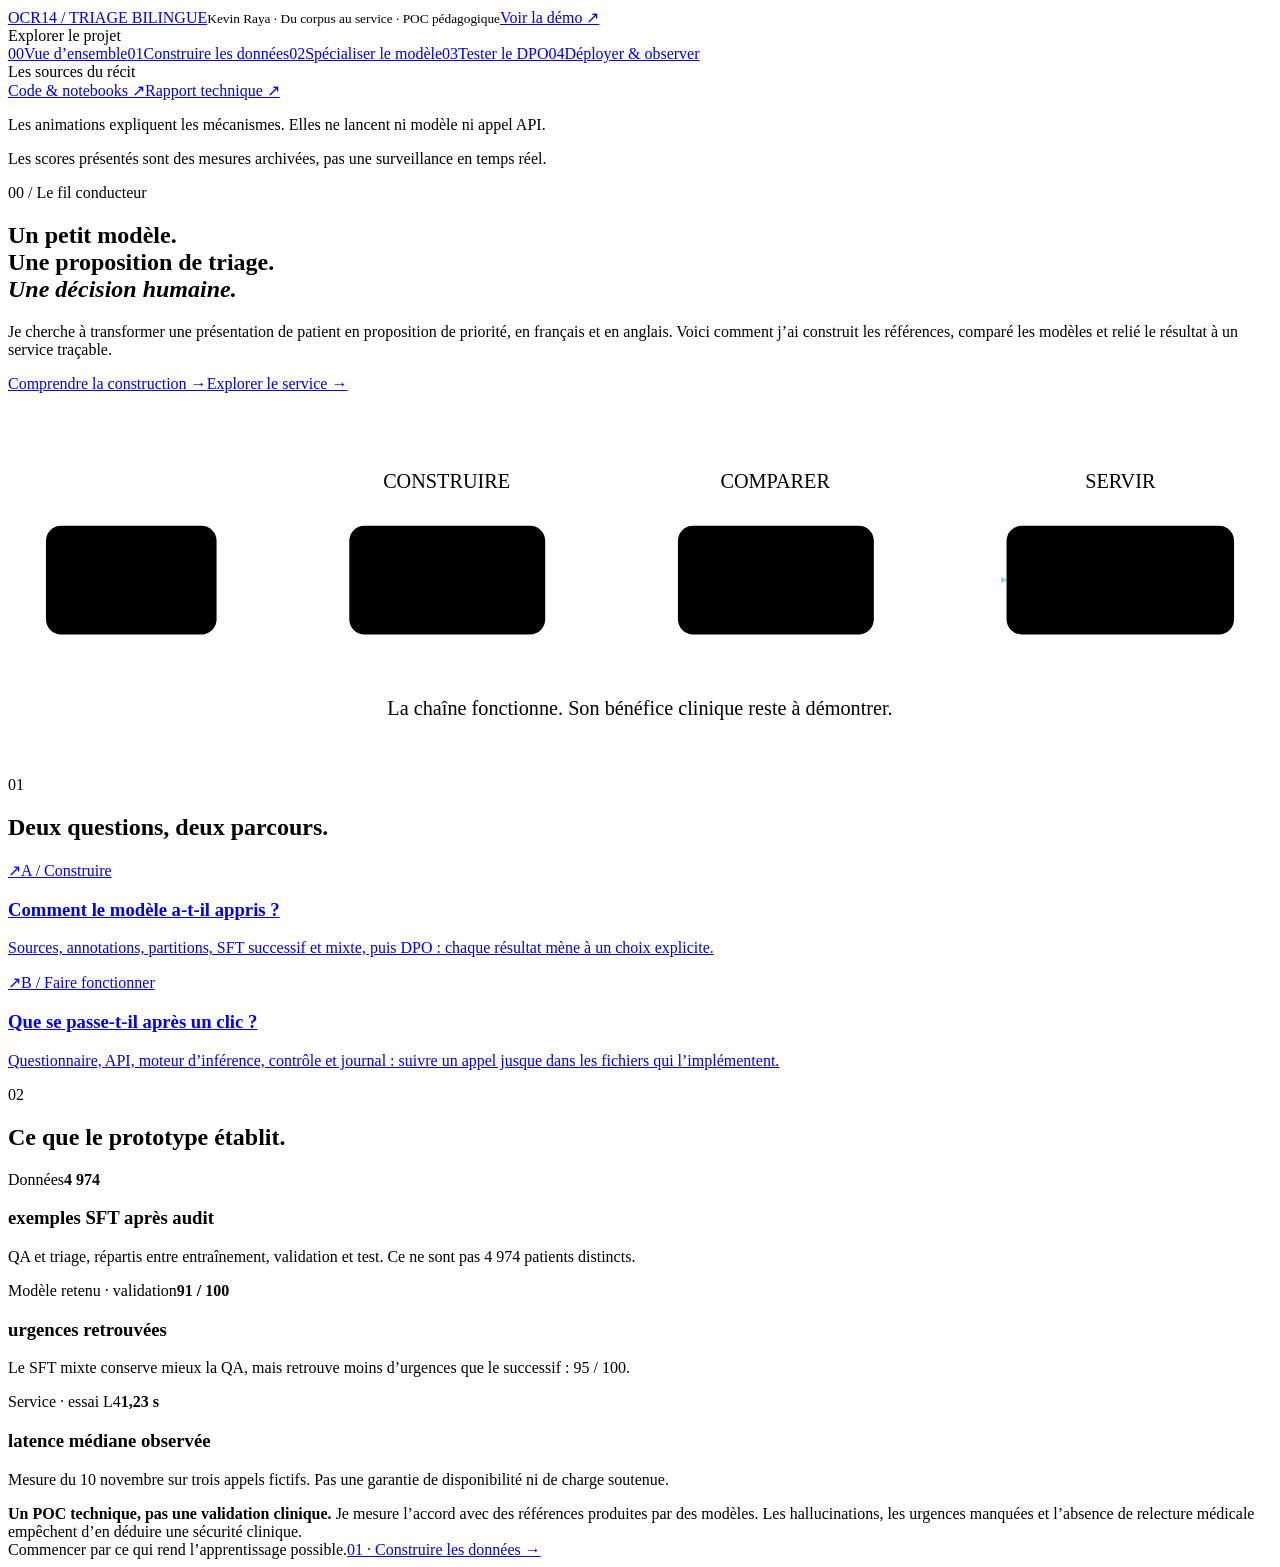
==== commit de9c5b74: "Actualiser la documentation, le rapport et les supports du projet" ====
--- a/serving/space/support/index.html
+++ b/serving/space/support/index.html
@@ -1,81 +1,45 @@
 <!doctype html>
-<html lang="fr"><head><meta charset="utf-8"><meta name="viewport" content="width=device-width, initial-scale=1"><title>OCR14 · Du corpus au triage</title>
-<style>
-:root{--ink:#122e3b;--muted:#566873;--paper:#f4f3ee;--card:#fff;--teal:#007e80;--lime:#d4eb84;--line:#d5deda;--orange:#ab431c}*{box-sizing:border-box}body{margin:0;background:var(--paper);color:var(--ink);font:16px/1.55 system-ui,sans-serif}header{padding:24px 32px 16px;border-bottom:1px solid var(--line);background:var(--ink);color:white}header small{letter-spacing:.14em;text-transform:uppercase;color:var(--lime)}h1{font-size:clamp(24px,3vw,38px);margin:5px 0}header p{margin:0;color:#d5e1e1}nav{display:flex;gap:6px;padding:12px 20px;flex-wrap:wrap;background:#fff;border-bottom:1px solid var(--line)}button,select,a.link{font:inherit;border:1px solid var(--line);border-radius:8px;padding:9px 13px;background:white;color:var(--ink);cursor:pointer}button:hover,a.link:hover{border-color:var(--teal)}button[aria-current="step"],button.primary{background:var(--teal);color:#fff}button:disabled{opacity:.4;cursor:default}button:focus-visible,a:focus-visible,select:focus-visible{outline:3px solid #dcaa15;outline-offset:3px}main{max-width:1180px;margin:auto;padding:28px 32px}.panel[hidden]{display:none}h2{font-size:30px;line-height:1.2;margin:6px 0 15px}h3{font-size:19px;margin:0 0 8px}.eyebrow{color:var(--teal);font-weight:700;font-size:13px;letter-spacing:.08em;text-transform:uppercase}.lead{font-size:21px;max-width:900px;margin:8px 0 24px}.grid{display:grid;grid-template-columns:repeat(auto-fit,minmax(240px,1fr));gap:16px}.card{background:var(--card);border:1px solid var(--line);padding:22px;border-radius:12px}.number{font-size:35px;font-weight:750;display:block;color:var(--teal)}p{margin:8px 0 14px}a{color:var(--teal);text-underline-offset:3px}.note{border-left:4px solid var(--teal);background:#e6efeb;padding:13px 18px;margin:20px 0}.warn{border-color:var(--orange);background:#fff0df}.muted,small{color:var(--muted)}header small{color:var(--lime)}.flow{display:flex;gap:8px;align-items:stretch;flex-wrap:wrap;margin:20px 0}.node{background:white;border:2px solid var(--line);padding:16px;border-radius:10px;flex:1;min-width:140px;position:relative}.node:not(:last-child):after{content:'→';position:absolute;right:-14px;top:38%;color:var(--teal);font-weight:bold;z-index:1}.node.active{border-color:var(--teal);background:#e1f0ec;box-shadow:0 0 0 3px #007e8012}.node.active:before{content:'';width:9px;height:9px;border-radius:50%;background:var(--teal);position:absolute;top:7px;right:8px;animation:pulse 1s infinite}@keyframes pulse{50%{opacity:.25}}.controls{display:flex;align-items:center;gap:10px;flex-wrap:wrap;margin:14px 0}.tablewrap{overflow-x:auto}table{border-collapse:collapse;background:white;width:100%;font-size:14px}th,td{text-align:left;border-bottom:1px solid var(--line);padding:10px 12px}th{background:#e9efeb}td:not(:first-child){font-variant-numeric:tabular-nums}details{background:white;border:1px solid var(--line);border-radius:9px;padding:12px 16px;margin:10px 0}summary{cursor:pointer;font-weight:650}code{background:#e8ece9;border-radius:4px;padding:2px 5px;font-size:13px}pre{white-space:pre-wrap;overflow-wrap:anywhere;background:var(--ink);color:#e2f0eb;padding:16px;border-radius:10px;font-size:13px}footer{border-top:1px solid var(--line);padding:16px 32px;display:flex;justify-content:space-between;align-items:center;gap:15px}.chart{background:white;padding:18px;border:1px solid var(--line);border-radius:10px}.barrow{display:grid;grid-template-columns:minmax(170px,1fr) 2fr 60px;align-items:center;gap:12px;margin:13px 0}.track{background:#e7eeeb;height:17px;border-radius:4px}.bar{height:100%;background:var(--teal);border-radius:4px}.links{display:flex;flex-wrap:wrap;gap:9px;margin:15px 0}.link{text-decoration:none;display:inline-block}.tag{display:inline-block;padding:3px 8px;border-radius:5px;background:#e6efeb;font-size:12px}.timeline{border-left:3px solid var(--teal);padding-left:20px}.timeline p{margin-bottom:20px}.split{display:grid;grid-template-columns:1fr 1fr;gap:20px}svg{width:100%;height:auto}#step-description{min-height:155px}.print{margin-left:auto}@media(max-width:650px){main{padding:20px 16px}header{padding:20px 16px}.split{grid-template-columns:1fr}.barrow{grid-template-columns:130px 1fr 45px}h2{font-size:26px}.node{min-width:42%}footer{padding:14px}}@media(prefers-reduced-motion:reduce){*{animation:none!important}}@media print{nav,footer,.controls,.print{display:none}.panel[hidden]{display:block}.panel{break-before:page}header{background:white;color:var(--ink)}header p{color:var(--ink)}main{padding:0}.card,details{break-inside:avoid}details>*{display:block}body{font-size:11pt;background:white}}
-</style></head><body>
-<header><small>Kevin Raya · AI Engineer · Projet 14</small><h1>Du corpus médical au prototype de triage</h1><p>Une démarche mesurée : construire, comparer, servir — et savoir refuser un modèle.</p></header>
-<nav aria-label="Fonctionnement du projet" id="navigation"></nav>
-<main>
-<section class="panel" data-title="1 · Mission">
-<div class="eyebrow">Le besoin</div><h2>Assister la qualification, garder la décision humaine</h2>
-<p class="lead">Je cherche à transformer une présentation de patient en proposition de priorité, en français et en anglais.</p>
-<div class="grid"><article class="card"><h3>Entrée</h3><p>Une plainte, son début, son évolution et le contexte disponible.</p><span class="tag">Cas fictifs uniquement</span></article><article class="card"><h3>Sortie</h3><p>Un niveau ESI, une priorité et une orientation à vérifier — ou une demande de complément / revue humaine.</p></article><article class="card"><h3>Hypothèse</h3><p>Un petit modèle spécialisé peut apprendre un format utile avec des moyens limités.</p></article></div>
-<div class="note warn"><strong>Ce que je mesure :</strong> l'accord avec des annotations de référence produites par des LLM. Je ne démontre ni sécurité clinique ni bénéfice pour des patients réels.</div>
-<details><summary>Pourquoi 1,7 milliard de paramètres et LoRA ?</summary><p>Je pars de Qwen3-1.7B-Base, conformément au socle retenu pour le projet. LoRA ajoute environ 17,43 millions de paramètres entraînables (environ 1 %), avec le socle gelé. Je réduis le coût d'adaptation et peux comparer des adaptateurs distincts.</p></details>
-</section>
-<section class="panel" data-title="2 · Données" hidden>
-<div class="eyebrow">De l'exploration au dataset</div><h2>Je sépare connaissance médicale et décision de triage</h2>
-<div class="tablewrap"><table><thead><tr><th>Source observée</th><th>Format</th><th>Usage retenu après exploration</th><th>Licence constatée</th></tr></thead><tbody><tr><td>MediQAl · FR</td><td>Cas, QCM/QCU, réponses ouvertes</td><td>QA ; cas candidats au triage</td><td>CC BY 4.0</td></tr><tr><td>FrenchMedMCQA · FR</td><td>QCM courts</td><td>Exploration, exclu du corpus final</td><td>Non renseignée</td></tr><tr><td>MedQuAD · EN</td><td>Questions / réponses</td><td>QA générale</td><td>Non renseignée</td></tr><tr><td>UltraMedical-Preference · EN</td><td>Prompts + réponses préférée/rejetée</td><td>Cas de triage ; pilote DPO généraliste</td><td>MIT</td></tr></tbody></table></div>
-<div class="flow"><div class="node"><strong>Explorer</strong><br>Champs, langue, longueur, doublons</div><div class="node"><strong>Qualifier</strong><br>Cas exploitable à l'accueil ?</div><div class="node"><strong>Annoter</strong><br>Codex + Claude + Mistral</div><div class="node"><strong>Retenir</strong><br>Accord de 2 sur 3 ; traduire</div><div class="node"><strong>Séparer</strong><br>Un même cas dans un seul split</div></div>
-<div class="grid"><div class="card"><span class="number">4 974</span>Entrées finales après contrôle des fuites, pour une cible d'environ 5 000.</div><div class="card"><span class="number">2 622 / 2 352</span>QA / triage conservés dans les partitions finales v3.</div><div class="card"><span class="number">50 / 50</span>Français / anglais. Les traductions ne sont pas de nouveaux cas indépendants.</div></div>
-<details><summary>Splits, consensus et droits d'utilisation</summary><p>QA : 2 098 train, 262 validation, 262 test. Triage : 1 888 train, 238 validation, 226 test. Avant le contrôle des fuites, le triage comprenait 2 378 entrées issues de 1 189 cas (700 MediQAl et 489 UltraMedical).</p><p>Je garde l'accord sur la qualification, l'ESI exact et la priorité. L'accord majoritaire produit des labels <em>silver</em>, pas une expertise médicale. Je garde les variantes bilingues d'un cas dans la même partition. Une licence non renseignée ne vaut pas autorisation de redistribution publique : les restrictions et les provenances restent documentées.</p></details>
-</section>
-<section class="panel" data-title="3 · Entraînements" hidden>
-<div class="eyebrow">Hypothèses et essais</div><h2>Le bon compromis vient du mélange des tâches</h2>
-<div class="timeline"><p><strong>1. Socle → QA → triage.</strong> J'adapte successivement les connaissances puis le classement. Le triage progresse, mais la QA s'effondre : oubli de la première tâche.</p><p><strong>2. Socle → SFT mixte.</strong> Je mélange QA et triage dès le début : trois époques, nouveau LoRA, checkpoint à chaque époque. Le QA revient et la macro-F1 de priorité progresse légèrement.</p><p><strong>3. Époque 3 → époque 10.</strong> Je reprends les poids avec un taux plus faible et un nouvel optimiseur/calendrier. Aucun checkpoint ne domine sur toutes les métriques ; prolonger n'est pas automatiquement améliorer.</p><p><strong>4. DPO généraliste, puis ciblé.</strong> J'apprends à préférer une réponse à une autre pour le même prompt. Les deux essais ne donnent pas le gain de triage recherché.</p></div>
-<div class="grid"><div class="card"><h3>SFT</h3><p>Je maximise la probabilité des tokens de la réponse attendue. Seule la réponse assistant contribue à la loss.</p><code>prompt → réponse de référence</code></div><div class="card"><h3>DPO</h3><p>Je favorise la réponse choisie par rapport à la rejetée, relativement à un modèle de référence gelé. Une loss DPO plus basse ne garantit pas un meilleur triage.</p><code>prompt → chosen / rejected</code></div><div class="card"><h3>Configuration</h3><p>LoRA r=16, α=32 ; BF16 ; batch effectif 16. SFT mixte : 10⁻⁴, 20 pas de warmup, décroissance cosinus. Poursuite : 2×10⁻⁵.</p></div></div>
-<details><summary>Pourquoi conserver le format, les poids et le tokenizer ?</summary><p>Le template sans réflexion, l'EOS natif et les tokens réellement supervisés ont été corrigés avant les comparaisons v3. Une sortie mal formatée peut donner un mauvais score sans mesurer uniquement la connaissance médicale. Je fige révision du socle, SHA de l'adaptateur, données et paramètres de génération.</p></details>
-</section>
-<section class="panel" data-title="4 · Résultats" hidden>
-<div class="eyebrow">Comparer les capacités séparément</div><h2>Je choisis un compromis, pas la meilleure loss</h2>
-<div class="controls"><label>Expérience <select id="group"><option value="choix">Successif et mixte</option><option value="mixte">SFT · époques 1 à 3</option><option value="poursuite">Poursuite · époques 4 à 10</option><option value="dpo_cible">DPO ciblé · comparaison contrôlée</option></select></label><label>Métrique <select id="metric"><option value="rappel_maximale">Rappel des urgences maximales ↑</option><option value="macro_f1_priorite">Macro-F1 priorité ↑</option><option value="accuracy_qcm">Accuracy QCM ↑</option><option value="f1_lexical">F1 lexical QA ↑</option><option value="taux_sur_triage">Taux de sur-triage ↓</option><option value="coherence_bilingue">Cohérence bilingue ↑</option></select></label></div>
-<div class="chart" id="bars" aria-live="polite"></div><div class="tablewrap" id="scores"></div>
-<p class="muted">Validation : 262 QA + 238 entrées de triage, dont 100 de priorité maximale. Les 238 entrées représentent 119 paires FR/EN. Les pourcentages ne sont pas des preuves de sécurité.</p>
-<div class="note" id="interpretation"></div>
-<details><summary>Définitions et limites des métriques</summary><p><strong>Rappel urgent :</strong> urgences maximales retrouvées / urgences maximales de référence. <strong>Macro-F1 :</strong> moyenne des F1 par priorité, sans laisser la classe majoritaire dominer. <strong>Sur-triage :</strong> ESI prédit plus urgent que la référence / ensemble des entrées. <strong>F1 lexical :</strong> recouvrement des mots avec la réponse attendue, pas vérification clinique.</p><p>La QA de validation associe 131 QCM français et 131 questions ouvertes anglaises : langue et type de tâche sont confondus. Je ne conclus pas à une supériorité linguistique. Le test historique a déjà été consulté ; les nouvelles variantes demandent une confirmation sur de nouveaux cas indépendants.</p></details>
-</section>
-<section class="panel" data-title="5 · Pipeline en action" hidden>
-<div class="eyebrow">Du clic à la réponse</div><h2>Le script collecte ; le modèle propose ; le code contrôle</h2>
-<div class="controls"><label>Parcours <select id="scenario"><option value="space">Space · questionnaire guidé</option><option value="api">API · cas complet vers vLLM</option><option value="auth">API · clé absente</option><option value="invalid">API · entrée invalide</option><option value="format">Modèle · sortie incohérente</option></select></label><button id="back-step">← Étape</button><button id="next-step" class="primary">Étape →</button><span id="step-counter"></span></div>
-<div class="flow" id="pipeline"><div class="node">1 · Saisie</div><div class="node">2 · Validation / collecte</div><div class="node">3 · Inférence</div><div class="node">4 · Contrôle</div><div class="node">5 · Trace / affichage</div></div>
-<div class="card" id="step-description" aria-live="polite"></div>
-<p class="muted">Animation explicative : aucun appel au modèle et aucune consommation GPU.</p>
-<div class="split"><details><summary>Combien de questions ?</summary><p>Le script demande plainte, début, évolution, contexte : quatre réponses. S'il détecte lexicalement douleur/pain dans la plainte, il ajoute le retentissement : cinq réponses. Ce détecteur ne comprend pas la négation. En mode « Cas complet », un seul envoi déclenche l'inférence. Aucun LangChain, LangGraph ou LLM ne décide de la question suivante.</p></details><details><summary>Les garde-fous sont-ils cliniques ?</summary><p>Non. Pydantic valide la structure ; le parseur exige un ESI, une priorité cohérente, une orientation et une fin de génération correcte. Une réponse bien formée peut rester médicalement fausse. La revue humaine reste nécessaire.</p></details></div>
-</section>
-<section class="panel" data-title="6 · Démo & architecture" hidden>
-<div class="eyebrow">Architecture et vérifications</div><h2>Deux voies d'inférence, des responsabilités explicites</h2>
-<div class="grid"><article class="card"><h3>Démo publique</h3><p>Gradio → fonctions Python → Transformers + PEFT sur ZeroGPU → parseur → trace téléchargeable.</p><p><strong>Modèle actuellement servi :</strong> SFT mixte époque 3, depuis le 10 novembre. Le SFT successif v3 l'a précédé ; le DPO ciblé n'est pas déployé.</p></article><article class="card"><h3>Voie API</h3><p>Client HTTP → FastAPI / Pydantic / Bearer → vLLM compatible OpenAI → contrôle → SQLite.</p><p>Vérifiée le 10 novembre en HTTPS public sur une L4 Colab avec le SFT mixte : médiane 1,23 s, huit requêtes simultanées en 1,54 s. Endpoint temporaire, relancé par le notebook 09.</p></article><article class="card"><h3>Livraison</h3><p>GitHub Actions : tests sans GPU → construction Docker → publication contrôlée du Space → vérification de démarrage.</p><p>Socle et adaptateur sont identifiés par révision et empreinte SHA-256.</p></article></div>
-<div class="note"><strong>Utilisation :</strong> le formulaire accepte un cas fictif en français ou en anglais, collecte les champs manquants et affiche une proposition avec sa trace JSON. La fluidité de l’interface ne démontre pas la pertinence clinique.</div>
-<div class="links"><a class="link" href="https://huggingface.co/spaces/rayakevin/ocr14-triage-fr-en/tree/main" target="_blank" rel="noopener">Code du Space ↗</a><a class="link" href="https://huggingface.co/docs/hub/spaces-zerogpu" target="_blank" rel="noopener">Comment fonctionne ZeroGPU ↗</a><a class="link" href="https://github.com/rayakevin/OCR_PROJET_14/actions" target="_blank" rel="noopener">CI/CD ↗</a><a class="link" href="https://docs.vllm.ai/en/latest/serving/openai_compatible_server/" target="_blank" rel="noopener">Documentation vLLM ↗</a></div>
-<details><summary>La mesure de rapidité disponible</summary><p>Trois appels HTTP séquentiels sur A100 40 Go : environ 6,94 s, 0,38 s et 0,51 s ; médiane 0,514 s. Le premier appel inclut un effet de démarrage possible. Trois requêtes ne constituent ni test de charge ni garantie de latence en production.</p></details>
-</section>
-<section class="panel" data-title="7 · MLflow & preuves" hidden>
-<div class="eyebrow">Reproductibilité</div><h2>Je relie une métrique à ses données et à ses poids</h2>
-<div class="controls"><label>Courbe archivée <select id="curve"></select></label></div><div class="chart"><svg id="loss-chart" viewBox="0 0 900 250" role="img" aria-label="Courbe de loss enregistrée dans MLflow"></svg><p id="curve-info" class="muted"></p></div>
-<p>Cette vue est un export statique des valeurs MLflow, sans prompts ni données individuelles. Pour explorer les runs réels sur un poste disposant des archives locales :</p><pre>.venv/bin/python scripts/ouvrir_mlflow.py --experience dpo-cible</pre>
-<div class="links"><a class="link" href="https://huggingface.co/spaces/rayakevin/ocr14-triage-fr-en/resolve/main/output/pdf/rapport_technique_ocr14.pdf" target="_blank" rel="noopener">Rapport technique · PDF ↗</a><a class="link" href="https://huggingface.co/datasets/rayakevin/ocr14-medical-bilingue-v3" target="_blank" rel="noopener">Dataset versionné · privé ↗</a><a class="link" href="https://huggingface.co/rayakevin/ocr14-triage-lora-experiences" target="_blank" rel="noopener">Adaptateurs · privés ↗</a><a class="link" href="http://127.0.0.1:5000" target="_blank" rel="noopener">Ouvrir MLflow local ↗</a><a class="link" href="https://github.com/rayakevin/OCR_PROJET_14" target="_blank" rel="noopener">Dépôt du projet ↗</a></div><p class="muted">Le lien MLflow fonctionne sur le poste où la commande est lancée. Ce n'est pas un serveur public du Space.</p>
-<details><summary>Ce que je conserve</summary><p>Partitions et empreintes, protocole et graine, versions du socle et de l'adaptateur, loss/paramètres MLflow, prédictions complètes et métriques recalculables. Les journaux d'API sont distincts du suivi d'entraînement. Les données et poids volumineux sont archivés hors Git.</p></details>
-</section>
-<section class="panel" data-title="8 · Décision" hidden>
-<div class="eyebrow">Résultats et perspectives</div><h2>Une faisabilité technique ; une validation clinique à construire</h2>
-<div class="grid"><article class="card"><h3>Ce que je retiens</h3><p>Je retiens et je déploie le SFT mixte époque 3, qui conserve QA et triage. Le SFT successif retrouvait davantage d'urgences sur validation (95 contre 91 sur 100) mais avait perdu la QA.</p></article><article class="card"><h3>Ce que je refuse</h3><p>Le DPO ciblé réduit le sur-triage mais dégrade le rappel urgent et la macro-F1. Je ne le promeus pas. Davantage d'époques n'a pas résolu ce compromis.</p></article><article class="card"><h3>Prochaine étape utile</h3><p>Un jeu indépendant relu par des soignants, une analyse par cas et par langue, puis un éventuel DPO mieux équilibré. Je mesurerais aussi la charge, la disponibilité et les risques d'usage.</p></article></div>
-<div class="note warn"><strong>Avant tout usage réel :</strong> validation clinique, gouvernance des données, sécurité et intégration aux pratiques de soins. Je ne transforme pas le consensus de trois modèles en vérité médicale.</div>
-<p class="lead">Ma conclusion : l'adaptation fonctionne, mais la sélection doit suivre les erreurs métier, pas seulement la courbe d'entraînement.</p>
-<details><summary>Le résultat DPO en une phrase</summary><p>Sur la même validation, la référence retrouve 91 urgences maximales sur 100 ; après DPO, 87 puis 83. Les 355 paires d'entraînement contiennent 234 sur-triages, soit 66 %. Ce déséquilibre est une piste d'explication, sans preuve causale.</p></details>
-</section>
-</main><footer><button id="prev">← Précédent</button><span id="progress" aria-live="polite"></span><button id="next" class="primary">Suivant →</button></footer>
-<script>
-const DATA=__RESULTATS__;
-const panels=[...document.querySelectorAll('.panel')];let page=0;
-const nav=document.querySelector('#navigation');panels.forEach((p,i)=>{const b=document.createElement('button');b.textContent=p.dataset.title;b.onclick=()=>show(i);nav.append(b)});
-function show(i){page=i;panels.forEach((p,j)=>p.hidden=j!==i);[...nav.children].forEach((b,j)=>b.setAttribute('aria-current',i===j?'step':'false'));document.querySelector('#prev').disabled=i===0;document.querySelector('#next').disabled=i===panels.length-1;document.querySelector('#progress').textContent=`${i+1} / ${panels.length}`;window.scrollTo({top:0,behavior:'instant'})}
-document.querySelector('#prev').onclick=()=>show(Math.max(0,page-1));document.querySelector('#next').onclick=()=>show(Math.min(panels.length-1,page+1));show(0);
-const pct=x=>(x*100).toFixed(1).replace('.',',')+' %';
-function results(){const g=document.querySelector('#group').value,m=document.querySelector('#metric').value;let rows=DATA.lignes.filter(x=>g==='choix'?(x.groupe==='historique'||(x.groupe==='mixte'&&x.epoque===3)):x.groupe===g);document.querySelector('#bars').replaceChildren();for(const r of rows){let e=document.createElement('div');e.className='barrow';e.innerHTML=`<span>${r.nom}</span><div class="track"><div class="bar" style="width:${r.scores[m]*100}%"></div></div><strong>${pct(r.scores[m])}</strong>`;document.querySelector('#bars').append(e)}document.querySelector('#scores').innerHTML='<table><thead><tr><th>Modèle</th><th>QCM</th><th>F1 QA</th><th>Macro-F1</th><th>Rappel urgent</th><th>Sur-triage ↓</th></tr></thead><tbody>'+rows.map(r=>'<tr><td>'+r.nom+'</td>'+['accuracy_qcm','f1_lexical','macro_f1_priorite','rappel_maximale','taux_sur_triage'].map(k=>'<td>'+pct(r.scores[k])+'</td>').join('')+'</tr>').join('')+'</tbody></table>';document.querySelector('#interpretation').textContent=({choix:'Le mélange rétablit la QA ; le SFT successif garde un meilleur rappel urgent. Je compare plusieurs dimensions.',mixte:'Le troisième checkpoint offre le meilleur compromis parmi les trois passages initiaux.',poursuite:'Époque 5 : meilleure macro-F1 ; époque 6 : meilleur rappel de cette poursuite ; époque 8 : meilleur F1 lexical. Aucun gagnant universel.',dpo_cible:'DPO non retenu : rappel urgent 91 → 87 → 83 %. La référence a été réévaluée dans cette même session ; ses petits écarts avec le run initial ne sont pas un nouvel entraînement.'})[g]}
-document.querySelector('#group').onchange=results;document.querySelector('#metric').onchange=results;results();
-const scenarios={space:[[0,'Saisie fictive','Je choisis français ou anglais. La langue et les réponses restent dans un état de session Gradio isolé.'],[1,'Questionnaire déterministe','prochaine_question() choisit le premier champ manquant. Quatre réponses, ou cinq si douleur/pain est détecté. Aucun GPU à cette étape.'],[2,'Un appel modèle','Le prompt utilise le template SFT figé. ZeroGPU alloue le GPU pendant generate(). Transformers charge Qwen3 et le LoRA SFT mixte époque 3 ; génération gloutonne, 192 tokens maximum.'],[3,'Contrôle du contrat','interpreter() exige ESI 1 à 5, priorité cohérente, orientation et fin correcte. Sinon : revue humaine, sans niveau de priorité exploitable.'],[4,'Affichage et trace','Le résultat reste une proposition à valider. La trace JSON contient les événements, empreintes, latence et usage. Elle est téléchargeable et temporaire.']],api:[[0,'POST /v1/consultations','Le client transmet un JSON fictif et un Bearer token. La clé ne doit jamais figurer dans une URL ou dans les logs.'],[1,'FastAPI / Pydantic','Authentification puis validation du schéma et des longueurs. Si une information manque, l’API renvoie a_completer sans appeler vLLM.'],[2,'POST /v1/completions','Le backend envoie les IDs exacts du prompt au serveur vLLM, avec le modèle attendu, temperature=0 et l’EOS natif. vLLM sert le modèle ; il ne gère pas le questionnaire.'],[3,'Contrôle métier','La réponse brute est analysée ; une sortie incohérente ou tronquée impose une revue humaine. Une erreur d’inférence produit une indisponibilité, jamais une priorité inventée.'],[4,'Audit et réponse HTTP','L’interaction fictive et le résultat sont conservés dans SQLite. La réponse porte son identifiant, la provenance du modèle et la latence. Une panne de journalisation suspend la décision.']],auth:[[0,'Requête sans clé','Une requête arrive sur une route protégée.'],[1,'401 Unauthorized','L’authentification bloque la requête avant l’inférence. Aucun prompt n’est envoyé au modèle.']],invalid:[[0,'JSON non conforme','Un champ inconnu, un texte vide ou une longueur excessive est envoyé.'],[1,'422 Unprocessable Entity','Pydantic refuse la saisie. Le modèle n’est pas sollicité.']],format:[[2,'Réponse du modèle','Le texte généré ne respecte pas le contrat, ou atteint la limite de tokens.'],[3,'Revue humaine','Je n’extrais pas arbitrairement un chiffre du texte : aucune priorité n’est attribuée.'],[4,'Trace et affichage','Je conserve la réponse et le motif technique. Le parseur ne garantit pas la pertinence médicale des sorties acceptées.']]};let step=0;
-function pipeline(){let rows=scenarios[document.querySelector('#scenario').value],s=rows[step];document.querySelectorAll('#pipeline .node').forEach((n,i)=>n.classList.toggle('active',i===s[0]));document.querySelector('#step-description').innerHTML='<h3>'+s[1]+'</h3><p>'+s[2]+'</p>';document.querySelector('#step-counter').textContent=`${step+1} / ${rows.length}`;document.querySelector('#back-step').disabled=step===0;document.querySelector('#next-step').disabled=step===rows.length-1}
-document.querySelector('#scenario').onchange=()=>{step=0;pipeline()};document.querySelector('#back-step').onclick=()=>{step--;pipeline()};document.querySelector('#next-step').onclick=()=>{step++;pipeline()};pipeline();
-const select=document.querySelector('#curve');DATA.courbes_mlflow.forEach((c,i)=>{let o=document.createElement('option');o.value=i;o.textContent=c.experience+' · '+c.metrique;select.append(o)});
-function curve(){const c=DATA.courbes_mlflow[Number(select.value)];if(!c)return;const pts=c.points;let xmin=Math.min(...pts.map(x=>x[0])),xmax=Math.max(...pts.map(x=>x[0])),ymin=0,ymax=Math.max(...pts.map(x=>x[1]))*1.12;const x=v=>60+(v-xmin)/(xmax-xmin||1)*810,y=v=>210-v/ymax*180;document.querySelector('#loss-chart').innerHTML=`<path d="M60 20 V210 H870" fill="none" stroke="#9baaa6"/><text x="8" y="26" fill="#566873">${ymax.toFixed(2)}</text><text x="30" y="213">0</text><text x="60" y="240">pas ${xmin}</text><text x="795" y="240">${xmax}</text><polyline points="${pts.map(p=>x(p[0])+','+y(p[1])).join(' ')}" fill="none" stroke="#007e80" stroke-width="2.5"/>`;document.querySelector('#curve-info').textContent=`${pts.length} valeurs archivées · ${c.metrique} · run ${c.run_id}. Une loss plus basse n’est pas une mesure de sécurité clinique.`}select.onchange=curve;curve();
-</script></body></html>
+<html lang="fr"><head><meta charset="utf-8"><meta name="viewport" content="width=device-width,initial-scale=1"><title>OCR14 — Comprendre le projet</title><style>__STYLE__</style></head>
+<body><header class="topbar"><a class="brand" href="#vue"><i></i>OCR14 / TRIAGE BILINGUE</a><small>Kevin Raya · Du corpus au service · POC pédagogique</small><a href="https://huggingface.co/spaces/rayakevin/ocr14-triage-fr-en" target="_blank" rel="noopener noreferrer">Voir la démo ↗</a></header>
+<div class="shell"><aside class="sidebar"><div class="overline">Explorer le projet</div><nav aria-label="Chapitres du projet"><a href="#vue"><span>00</span>Vue d’ensemble</a><a href="#donnees"><span>01</span>Construire les données</a><a href="#sft"><span>02</span>Spécialiser le modèle</a><a href="#dpo"><span>03</span>Tester le DPO</a><a href="#service"><span>04</span>Déployer & observer</a></nav><div class="overline">Les sources du récit</div><a class="source-link" href="https://github.com/rayakevin/OCR_PROJET_14" target="_blank" rel="noopener noreferrer">Code & notebooks ↗</a><a class="source-link" href="https://github.com/rayakevin/OCR_PROJET_14/blob/main/reports/rapport_technique_ocr14.md" target="_blank" rel="noopener noreferrer">Rapport technique ↗</a><p>Les animations expliquent les mécanismes. Elles ne lancent ni modèle ni appel API.</p><p>Les scores présentés sont des mesures archivées, pas une surveillance en temps réel.</p></aside>
+<main id="main">
+<article class="page" id="vue"><header class="page-head"><div class="overline">00 / Le fil conducteur</div><h1>Un petit modèle.<br>Une proposition de triage.<br><em>Une décision humaine.</em></h1><p class="lead">Je cherche à transformer une présentation de patient en proposition de priorité, en français et en anglais. Voici comment j’ai construit les références, comparé les modèles et relié le résultat à un service traçable.</p><div class="actions"><a class="action primary" href="#donnees">Comprendre la construction →</a><a class="action" href="#service">Explorer le service →</a></div></header>
+<svg class="hero-art" viewBox="0 0 1000 300" role="img" aria-label="Des sources aux références, puis au modèle spécialisé et au service, avec validation humaine"><defs><marker id="arrow" viewBox="0 0 10 10" refX="9" refY="5" markerWidth="5" markerHeight="5" orient="auto"><path d="M0 0L10 5L0 10Z" fill="#7ce0ce"/></marker></defs><path class="wire on" d="M165 148H270M425 148H530M685 148H790" marker-end="url(#arrow)"/><g text-anchor="middle"><g class="node" transform="translate(30 105)"><rect width="135" height="86" rx="12"/><text x="67" y="35">Sources</text><text class="minor" x="67" y="60">QA · vignettes</text></g><g class="node" transform="translate(270 105)"><rect width="155" height="86" rx="12"/><text x="77" y="35">Références</text><text class="minor" x="77" y="60">Consensus · FR / EN</text></g><g class="node on" transform="translate(530 105)"><rect width="155" height="86" rx="12"/><text x="77" y="35">Qwen + LoRA</text><text class="minor" x="77" y="60">SFT mixte retenu</text></g><g class="node" transform="translate(790 105)"><rect width="180" height="86" rx="12"/><text x="90" y="35">Service</text><text class="minor" x="90" y="60">Proposition à vérifier</text></g><text class="minor" x="347" y="75">CONSTRUIRE</text><text class="minor" x="607" y="75">COMPARER</text><text class="minor" x="880" y="75">SERVIR</text><text class="minor" x="500" y="255">La chaîne fonctionne. Son bénéfice clinique reste à démontrer.</text></g></svg>
+<section class="chapter"><div class="section-title"><span>01</span><h2>Deux questions, deux parcours.</h2></div><div class="grid two"><a class="card portal" href="#donnees"><span class="arrow">↗</span><span class="num">A / Construire</span><h3>Comment le modèle a-t-il appris ?</h3><p>Sources, annotations, partitions, SFT successif et mixte, puis DPO : chaque résultat mène à un choix explicite.</p></a><a class="card portal" href="#service"><span class="arrow">↗</span><span class="num">B / Faire fonctionner</span><h3>Que se passe-t-il après un clic ?</h3><p>Questionnaire, API, moteur d’inférence, contrôle et journal : suivre un appel jusque dans les fichiers qui l’implémentent.</p></a></div></section>
+<section class="chapter"><div class="section-title"><span>02</span><h2>Ce que le prototype établit.</h2></div><div class="grid"><div class="card"><span class="overline">Données</span><strong class="num">4 974</strong><h3>exemples SFT après audit</h3><p>QA et triage, répartis entre entraînement, validation et test. Ce ne sont pas 4 974 patients distincts.</p></div><div class="card"><span class="overline">Modèle retenu · validation</span><strong class="num">91 / 100</strong><h3>urgences retrouvées</h3><p>Le SFT mixte conserve mieux la QA, mais retrouve moins d’urgences que le successif : 95 / 100.</p></div><div class="card"><span class="overline">Service · essai L4</span><strong class="num">1,23 s</strong><h3>latence médiane observée</h3><p>Mesure du 10 novembre sur trois appels fictifs. Pas une garantie de disponibilité ni de charge soutenue.</p></div></div><div class="callout warn"><strong>Un POC technique, pas une validation clinique.</strong> Je mesure l’accord avec des références produites par des modèles. Les hallucinations, les urgences manquées et l’absence de relecture médicale empêchent d’en déduire une sécurité clinique.</div></section><div class="page-end"><span class="small">Commencer par ce qui rend l’apprentissage possible.</span><a href="#donnees">01 · Construire les données →</a></div></article>
+
+<article class="page" id="donnees" hidden><header class="page-head"><div class="overline">01 / Construire les données</div><h1>Du contenu médical<br>à une <em>cible de triage.</em></h1><p class="lead">Une question médicale n’est pas un exemple de triage. Je dois retrouver un cas exploitable au premier accueil, construire sa référence ESI, puis protéger les partitions d’évaluation.</p></header>
+<section class="chapter"><div class="section-title"><span>01</span><h2>Les sources n’ont pas toutes le même rôle.</h2></div><div class="table-wrap"><table><thead><tr><th>Source</th><th>Ce que je récupère</th><th>Ce que j’en fais</th><th>Droits documentés</th></tr></thead><tbody><tr><td>MediQAl · FR</td><td>QCM et vignettes cliniques</td><td>QA + candidats au triage</td><td>CC BY 4.0</td></tr><tr><td>UltraMedical-Preference · EN</td><td>Demandes et réponses préférée / rejetée</td><td>Préférences DPO + candidats au triage</td><td>MIT</td></tr><tr><td>MedQuAD · EN</td><td>Questions et réponses rédigées</td><td>QA ouverte</td><td>À clarifier pour l’usage envisagé</td></tr><tr><td>FrenchMedMCQA · FR</td><td>QCM médicaux</td><td>Exploré, non retenu</td><td>Licence non renseignée lors de l’examen</td></tr></tbody></table></div><p>Aucune de ces sources ne fournit directement la cible ESI utilisée ici. Je ne confonds pas non plus contenu médical public et dossier patient réel.</p></section>
+<section class="chapter"><div class="section-title"><span>02</span><h2>Le consensus est une sélection, pas un diagnostic.</h2></div><div class="split"><div class="card"><div class="overline">Du candidat au corpus bilingue</div><div class="funnel-step"><small>Candidats</small><div class="track"><div class="fill" style="width:100%"></div></div><strong>4 007</strong></div><div class="funnel-step"><small>ESI retenus</small><div class="track"><div class="fill" style="width:29.67%"></div></div><strong>1 189</strong></div><div class="funnel-step"><small>Après traduction</small><div class="track"><div class="fill" style="width:59.35%"></div></div><strong>2 378</strong></div><div class="funnel-step"><small>Après audit</small><div class="track"><div class="fill" style="width:58.7%"></div></div><strong>2 352</strong></div><p>700 cas MediQAl + 489 cas UltraMedical. La traduction double les exemples, pas le nombre de situations cliniques.</p></div><div><h3>Trois filtres successifs</h3><div class="flowline"><div>Premier accueil<small>Cas exploitable ?</small></div><span>→</span><div>Priorité<small>Majorité ?</small></div><span>→</span><div>ESI précis<small>Cible SFT ?</small></div></div><p>Je consolide les annotations de Codex et Claude en sessions, et de Mistral par API. Pour UltraMedical, le troisième vote porte sur 1 516 des 2 000 candidats.</p><div class="callout warn">Le consensus limite certains désaccords ; des modèles peuvent néanmoins partager les mêmes erreurs. Les labels restent <strong>silver</strong>, sans relecture clinique indépendante.</div></div></div>
+<div class="simulator"><div class="controls"><label>Explorer les règles sur un exemple simplifié<select id="consensus"><option value="exact">Même ESI : 2, 2, 3</option><option value="priorite">Même priorité, sans ESI exact : 1, 2, 3</option><option value="absent">Pas de majorité de priorité : 2, 3, 4</option><option value="exclu">Cas majoritairement non initial</option></select></label></div><div id="consensus-detail" class="detail" aria-live="polite"></div><p class="small">Simulation des règles de sélection, pas annotation d’un cas médical. Les trois premiers scénarios supposent trois cas jugés exploitables et classés.</p></div><details><summary>Pourquoi 754 cas MediQAl « retenus » deviennent-ils 700 cibles ?</summary><p>Sur 2 007 cas, 920 ont une qualification majoritaire exploitable. Parmi eux, 754 ont une priorité majoritaire et 166 restent à revoir. 62 autres n’ont pas de majorité de qualification, et 1 025 sont exclus de la sélection automatique. Parmi les 754, seuls 701 ont aussi un ESI exact majoritaire. La normalisation de la casse fusionne ensuite un doublon : 700 cibles.</p></details></section>
+<section class="chapter"><div class="section-title"><span>03</span><h2>Une même structure, deux tâches.</h2></div><div class="grid two"><div class="card"><span class="overline">QA · réponse attendue</span><h3>Répondre à une question</h3><pre>system     Consigne médicale FR ou EN
+user       Question / QCM
+assistant  Réponse rédigée / choix attendu
+
+Métadonnées : source, langue, tâche, licence</pre></div><div class="card"><span class="overline">Triage · réponse attendue</span><h3>Proposer un classement</h3><pre>system     Même cadre de consigne
+user       Présentation clinique
+assistant  ESI + priorité + justification
+           + orientation + avertissement
+
+Métadonnées : ESI de référence, provenance</pre></div></div><p>Je supervise le contenu du message assistant. Les métadonnées servent aux contrôles et à l’analyse ; elles ne sont pas toutes ajoutées au prompt.</p></section>
+<section class="chapter"><div class="section-title"><span>04</span><h2>Séparer avant de comparer.</h2></div><div class="grid two"><div class="card"><h3>QA · 2 622 exemples</h3><div class="segments"><span style="flex:2098">2 098</span><span style="flex:262">262</span><span style="flex:262">262</span></div><p>Entraînement · validation · test</p></div><div class="card"><h3>Triage · 2 352 exemples</h3><div class="segments"><span style="flex:1888">1 888</span><span style="flex:238">238</span><span style="flex:226">226</span></div><p>Entraînement · validation · test</p></div></div><div class="callout"><strong>Un cas et sa traduction restent dans la même partition.</strong> Je retire les recoupements détectés et les cas exposés dans le pilote. Ces contrôles ne prouvent pas l’absence de toute fuite sémantique ou d’exposition au préentraînement.</div><details><summary>Données personnelles et licences : que prouvent les contrôles ?</summary><p>L’audit Presidio de 10 000 messages ne détecte pas de téléphone, courriel ou identifiant professionnel dans les catégories contrôlées. Cela ne constitue pas une preuve d’anonymisation complète. Les droits des sources et la protection des données restent à qualifier avant un usage réel ; les dépôts de données et de modèles du projet restent privés.</p></details></section><div class="page-end"><a href="#vue">← Vue d’ensemble</a><a href="#sft">02 · Spécialiser le modèle →</a></div></article>
+
+<article class="page" id="sft" hidden><header class="page-head"><div class="overline">02 / Spécialiser le modèle</div><h1>Apprendre le triage.<br><em>Sans oublier la QA.</em></h1><p class="lead">Je compare deux démarches avec le même socle Qwen3-1.7B-Base. La question n’est pas seulement de faire baisser une loss : il faut conserver plusieurs capacités et mesurer le coût du compromis.</p></header>
+<section class="chapter"><div class="section-title"><span>01</span><h2>Ce qui change dans les poids.</h2></div><div class="split"><div class="card"><span class="overline">Adaptation LoRA</span><strong class="num">≈ 1 %</strong><h3>de paramètres supplémentaires entraînés</h3><p>Je conserve les poids du socle figés et j’apprends des matrices LoRA : 17,4 millions de paramètres, rang 16, alpha 32. L’adaptateur ne fonctionne pas sans le modèle de base.</p><div class="segments"><span style="flex:99;background:var(--raised);color:var(--muted)">Socle figé</span><span style="flex:1;min-width:20px" title="Paramètres LoRA"></span></div></div><div class="card"><span class="overline">Ce qui contribue à la loss SFT</span><div><span class="token">Système</span><span class="token">Utilisateur</span><span class="token learn">Réponse cible</span><span class="token learn">EOS</span></div><p>Seuls les tokens de la réponse assistant et sa fin contribuent à l’apprentissage. Je garde le même format de prompt à l’entraînement et à l’inférence.</p><details><summary>Pourquoi corriger la fin de réponse ?</summary><p>Les premiers essais produisaient des continuations indésirables. J’ai aligné le template sur l’EOS natif et supprimé la troncature silencieuse des cibles. Ces corrections combinées ne permettent pas d’attribuer le gain à une seule modification.</p></details></div></div></section>
+<section class="chapter"><div class="section-title"><span>02</span><h2>Deux recettes, un arbitrage.</h2></div><div class="grid two"><div class="card"><span class="overline">A / Successif</span><div class="flowline"><div>Socle</div><span>→</span><div>QA</div><span>→</span><div>Triage</div></div><p>Le même adaptateur poursuit son apprentissage sur le triage. Les QCM chutent : la seconde tâche efface une partie de la première.</p></div><div class="card" style="border-color:var(--accent)"><span class="overline">B / Mixte · retenu</span><div class="flowline"><div>Socle</div><span>→</span><div>QA + triage<small>Nouveau LoRA</small></div></div><p>Je mélange les 3 986 exemples d’entraînement. Le troisième checkpoint conserve mieux les deux tâches, sans maximiser le rappel urgent.</p></div></div>
+<div class="simulator" style="margin-top:24px"><div class="controls"><label>Comparaison<select id="group"><option value="choix">Successif et mixte retenu</option><option value="mixte">SFT mixte · époques 1 à 3</option><option value="poursuite">Poursuite · époques 4 à 10</option></select></label><label>Métrique<select id="metric"><option value="rappel_maximale">Urgences retrouvées ↑</option><option value="macro_f1_priorite">Macro-F1 priorité ↑</option><option value="accuracy_qcm">QCM corrects ↑</option><option value="accuracy_esi">ESI exact ↑</option><option value="taux_sur_triage">Sur-triage ↓</option><option value="f1_lexical">F1 lexical QA ↑</option><option value="coherence_bilingue">Cohérence FR / EN ↑</option></select></label></div><div id="bars" class="bars" aria-live="polite"></div><div id="interpretation" class="callout"></div><details><summary>Voir toutes les mesures et leur provenance</summary><div id="scores" class="table-wrap"></div><div id="score-sources" class="small"></div></details><p class="small">Même validation v3 : 262 QA et 238 exemples de triage, dont 100 urgents. Les 119 paires FR/EN sont corrélées.</p></div></section>
+<section class="chapter"><div class="section-title"><span>03</span><h2>Un checkpoint n’est pas un nouvel entraînement.</h2></div><div class="flowline"><div>250 pas<small>Époque 1 · 76/100 urgents</small></div><span>→</span><div>500 pas<small>Époque 2 · 85/100</small></div><span>→</span><div style="border:1px solid var(--accent)">750 pas<small>Époque 3 · 91/100 · retenu</small></div></div><p>Un lot effectif de 16 exemples et 3 986 entrées donnent environ 250 mises à jour par époque. Je sauvegarde et évalue les checkpoints pour choisir la version, sans confondre l’entraînement avec les runs d’évaluation.</p><details><summary>Pourquoi ne pas garder dix époques ?</summary><p>Je prolonge à partir des poids de l’époque 3 avec un taux maximal réduit à 2×10⁻⁵, un nouvel optimiseur et un nouveau calendrier. L’époque 5 améliore la macro-F1 mais retrouve 86 urgences sur 100 ; aucun checkpoint ne domine tous les critères. Ce n’est pas une preuve que toute poursuite serait inutile.</p></details></section>
+<section class="chapter"><div class="section-title"><span>04</span><h2>La loss guide l’apprentissage, pas la décision seule.</h2></div><div class="simulator"><label>Courbe MLflow archivée<select id="curve"></select></label><svg id="loss-chart" class="diagram" viewBox="0 0 900 260" role="img" aria-label="Courbe de loss archivée"></svg><p id="curve-info" class="small"></p></div><div class="callout warn"><strong>Le test indépendant final porte sur le SFT successif.</strong> Il retrouve 88 urgences sur 98 et obtient 0,7858 de macro-F1 priorité. Le mixte déployé a été choisi sur validation : je ne lui attribue pas le score du successif. Il nécessite une nouvelle évaluation indépendante.</div></section><div class="page-end"><a href="#donnees">← Données</a><a href="#dpo">03 · Tester le DPO →</a></div></article>
+
+<article class="page" id="dpo" hidden><header class="page-head"><div class="overline">03 / Aligner par préférences</div><h1>Une loss qui baisse.<br><em>Une version que je refuse.</em></h1><p class="lead">Le DPO apprend à favoriser une réponse par rapport à une autre. Je teste d’abord des préférences générales, puis des paires construites sur les erreurs ESI du modèle. L’évaluation tranche, même si le résultat est négatif.</p></header>
+<section class="chapter"><div class="section-title"><span>01</span><h2>Une question, deux réponses concurrentes.</h2></div><div class="card"><span class="overline">Schéma de paire ciblée · exemple de format, pas cas clinique</span><h3>Un même cas du jeu d’entraînement</h3><div class="comparison"><div class="card chosen"><span class="overline">Chosen · référence</span><strong>ESI 2</strong><p>Réponse de référence à favoriser.</p></div><div class="card rejected"><span class="overline">Rejected · sortie erronée</span><strong>ESI 3</strong><p>Réponse du modèle à défavoriser.</p></div></div><p>Le modèle de référence reste figé. « Préférée » ne signifie pas « validée médicalement » : la cible reste issue du corpus silver.</p></div></section>
+<section class="chapter"><div class="section-title"><span>02</span><h2>Du général aux erreurs de triage.</h2></div><div class="grid two"><div class="card"><span class="overline">Essai 1 / Préférences générales</span><h3>256 paires · 32 pas</h3><p>Le pilote UltraMedical baisse sa loss, mais conserve les cinq sous-triages critiques du SFT successif. Le gain de triage attendu n’est pas observé.</p></div><div class="card"><span class="overline">Essai 2 / Erreurs du mixte</span><h3>355 paires + 85 de contrôle</h3><p>Je génère sur les 1 888 exemples du train, puis compare chaque sortie à sa référence. La validation d’évaluation ne sert pas à fabriquer les paires.</p></div></div><div class="card" style="margin-top:20px"><h3>Les paires ciblées sont déséquilibrées</h3><div class="segments"><span style="flex:234">234</span><span style="flex:72">72</span><span style="flex:49">49</span></div><p>234 corrections de sur-triage · 72 sous-triages critiques · 49 autres erreurs. Cette répartition est une piste d’explication du résultat, pas une causalité isolée.</p></div></section>
+<section class="chapter"><div class="section-title"><span>03</span><h2>Moins de sur-triage, plus d’urgences manquées.</h2></div><div class="simulator"><label>Lire une mesure<select id="dpo-metric"><option value="rappel_maximale">Urgences retrouvées ↑</option><option value="macro_f1_priorite">Macro-F1 priorité ↑</option><option value="taux_sur_triage">Sur-triage ↓</option><option value="accuracy_qcm">QCM corrects ↑</option></select></label><div id="dpo-bars" class="bars" aria-live="polite"></div><p class="small">Référence mixte réévaluée dans la même session ; comparaison sur validation. Les légers écarts avec le run initial ne sont pas un nouvel entraînement.</p></div><div class="decision"><b>Version non retenue</b><p>91 → 87 → 83 urgences retrouvées sur 100. Le gain sur le sur-triage ne compense pas cette perte.</p></div><details><summary>Quelle règle d’acceptation ?</summary><p>Je demande une hausse du rappel urgent, avec au maximum un point de perte de macro-F1 et deux points de hausse du sur-triage. Le candidat ne satisfait pas ce cadre. Cela rejette cet essai, pas le DPO comme méthode générale.</p></details></section><div class="page-end"><a href="#sft">← SFT et résultats</a><a href="#service">04 · Déployer le modèle retenu →</a></div></article>
+<article class="page" id="service" hidden><header class="page-head"><div class="overline">04 · Service et déploiement</div><h1>Du modèle à un service observable.</h1><p class="lead">Je sépare la collecte, l’inférence et les contrôles. Deux interfaces utilisent le même adaptateur, avec des moteurs et des modes d’exploitation différents.</p></header>
+<section class="chapter"><div class="grid two"><div class="card"><span class="pill">Démonstration publique</span><h2>Space · GPU à la demande</h2><p>Gradio → questionnaire → Transformers + PEFT → réponse.</p><p>ZeroGPU attribue temporairement un GPU à l’appel. La session conserve son parcours et permet d’exporter une trace JSON. Ce n’est pas le serveur vLLM.</p></div><div class="card"><span class="pill">API temporaire sur Colab</span><h2>FastAPI · vLLM sur L4</h2><p>HTTPS → FastAPI → vLLM + LoRA → contrôle → SQLite.</p><p>Le modèle reste chargé pendant la démonstration. Le notebook 06 lance le service et son tunnel, puis sauvegarde les traces et arrête les processus.</p></div></div></section>
+<section class="chapter"><div class="overline">Explorer le fonctionnement</div><h2>Suivre une requête, étape par étape</h2><p>Simulation pédagogique locale : les exemples ci-dessous ne contactent aucun modèle.</p><div class="simulator"><div class="controls"><label>Scénario <select id="scenario"><option value="ok">Consultation complète</option><option value="missing">Informations manquantes</option><option value="auth">Clé d’accès absente</option><option value="invalid">Requête mal formée</option><option value="review">Réponse incohérente</option><option value="down">Moteur indisponible</option></select></label><button id="prev" type="button">← Précédent</button><button id="next" type="button">Suivant →</button></div><div class="diagram-wrap"><svg id="request-map" viewBox="0 0 960 200" role="img" aria-label="Parcours API, de la demande au journal"><path class="wire" d="M140 75H190M330 75H380M520 75H570M710 75H760M830 110V155H260V110" fill="none" stroke="currentColor"/><g class="node" data-node="client"><rect x="0" y="40" width="140" height="70" rx="12"/><text x="70" y="80" text-anchor="middle">Demande</text></g><g class="node" data-node="api"><rect x="190" y="40" width="140" height="70" rx="12"/><text x="260" y="80" text-anchor="middle">FastAPI</text></g><g class="node" data-node="prompt"><rect x="380" y="40" width="140" height="70" rx="12"/><text x="450" y="80" text-anchor="middle">Prompt</text></g><g class="node" data-node="model"><rect x="570" y="40" width="140" height="70" rx="12"/><text x="640" y="80" text-anchor="middle">vLLM + LoRA</text></g><g class="node" data-node="check"><rect x="760" y="40" width="180" height="70" rx="12"/><text x="850" y="80" text-anchor="middle">Contrôle de sortie</text></g><text x="550" y="183" text-anchor="middle" fill="currentColor">SQLite · interaction + événements HTTP</text></svg></div><div id="steps" class="step-list"></div><div id="step-detail" class="detail" aria-live="polite"></div></div><p class="muted">Le questionnaire est déterministe. Les contrôles de format et de cohérence ne constituent pas une validation médicale.</p></section>
+<section class="chapter"><h2>Quatre traces, quatre usages</h2><div class="grid two"><div class="card"><h3>MLflow · comprendre les essais</h3><p>Paramètres, loss, métriques et identité des runs. Il documente l’apprentissage et les évaluations ; il ne journalise pas automatiquement les consultations.</p><code>training/ · data/evaluation/</code></div><div class="card"><h3>SQLite · retrouver une interaction API</h3><p>Identifiant, demande, résultat, version du modèle et statut. La fin de l’interaction est enregistrée avant le retour de la réponse.</p><code>serving/audit.py · interactions</code></div><div class="card"><h3>HTTP · diagnostiquer le service</h3><p>Identifiant de requête, route, statut, durée et type d’erreur. Le header X-Request-ID relie la réponse aux événements techniques, sans recopier la plainte dans ces événements.</p><code>evenements_http · api_debut / api_fin</code></div><div class="card"><h3>Space · exporter la démonstration</h3><p>Historique de session et export JSON. Les sessions sont isolées ; ce parcours ne partage pas le journal SQLite de l’API.</p><code>serving/space/interface.py</code></div></div><div class="callout warn">Le journal local n’est pas une infrastructure de santé sécurisée : le prototype utilise des cas fictifs. Chiffrement, accès, conservation et cadre de conformité restent à mettre en place pour des données de patients.</div></section>
+<section class="chapter"><h2>Vérifier le service à plusieurs niveaux</h2><div class="table-wrap"><table><thead><tr><th>Point de contrôle</th><th>Ce qu’il établit</th><th>Ce qu’il n’établit pas</th></tr></thead><tbody><tr><td><code>GET /healthz</code></td><td>L’API répond</td><td>Le moteur fonctionne</td></tr><tr><td><code>GET /readyz</code></td><td>Le modèle attendu est annoncé par le moteur</td><td>Une génération réussit</td></tr><tr><td><code>POST /v1/consultations</code></td><td>Le parcours complet répond</td><td>La justesse médicale</td></tr><tr><td><code>GET /v1/interactions/{id}</code></td><td>La trace est consultable avec authentification</td><td>La conformité pour un usage clinique</td></tr></tbody></table></div><div class="grid two"><div class="card"><h3>Tests automatisés</h3><p>Je vérifie l’extraction des ESI, le calcul des métriques, le questionnaire sans appel GPU prématuré, l’authentification, l’audit, les erreurs et l’isolation des sessions.</p><a href="https://github.com/rayakevin/OCR_PROJET_14/tree/main/tests" target="_blank" rel="noopener noreferrer">Lire les tests →</a></div><div class="card"><h3>Mesures réelles · 10 novembre</h3><p><strong>1,229 s</strong> de latence médiane sur les trois cas de l’essai L4. Huit requêtes simultanées en <strong>1,537 s</strong>, soit <strong>5,21 requêtes/s</strong>.</p><p>Ce petit essai confirme le fonctionnement ; ce n’est ni un test de charge prolongé ni un engagement de disponibilité.</p></div></div></section>
+<section class="chapter"><div class="overline">Livrer sans confondre les environnements</div><h2>La CI vérifie. La CD publie le Space.</h2><div class="flowline"><div>Push / PR<br><small>GitHub</small></div><span>→</span><div>Pytest<br><small>52 tests</small></div><span>→</span><div>Docker build<br><small>image API</small></div><span>→</span><div>Publication Space<br><small>main uniquement</small></div></div><p>Le job de publication dépend des vérifications. Sur une pull request, il ne déploie pas. Sur main, il publie les fichiers et contrôle le Space, puis conserve une preuve d’exécution.</p><div class="callout">Le serveur vLLM sur Colab démarre séparément avec le notebook 06. Construire l’image Docker en CI ne signifie pas qu’une API GPU est déployée automatiquement.</div><a href="https://github.com/rayakevin/OCR_PROJET_14/blob/main/.github/workflows/poc.yml" target="_blank" rel="noopener noreferrer">Voir le pipeline GitHub Actions →</a></section>
+<section class="chapter"><h2>Retrouver chaque responsabilité dans le code</h2><div class="grid two"><div class="card"><h3>Construire et comparer</h3><p><code>notebooks/</code> — parcours explicatif et lanceur Colab<br><code>training/</code> — format des messages et entraînement<br><code>evaluation/</code> — générations, extraction et métriques</p></div><div class="card"><h3>Servir et observer</h3><p><code>serving/api.py</code> — routes et orchestration<br><code>serving/backend.py</code> — appel vLLM<br><code>serving/audit.py</code> — traces persistantes<br><code>serving/space/</code> — interface et publication</p></div></div><h2>La suite commence par la référence clinique.</h2><p>Je dois d’abord faire relire les cas et les erreurs par des soignants, puis évaluer le candidat retenu sur une référence indépendante. Le passage à un service durable demande ensuite des tests sous charge et une infrastructure adaptée aux données de santé.</p></section><div class="page-end"><a href="#dpo">← Comprendre le DPO</a><a href="#vue">Revenir à la vue d’ensemble ↑</a></div></article>
+</main></div><script type="application/json" id="results">__RESULTATS__</script><script>__SCRIPT__</script></body></html>
